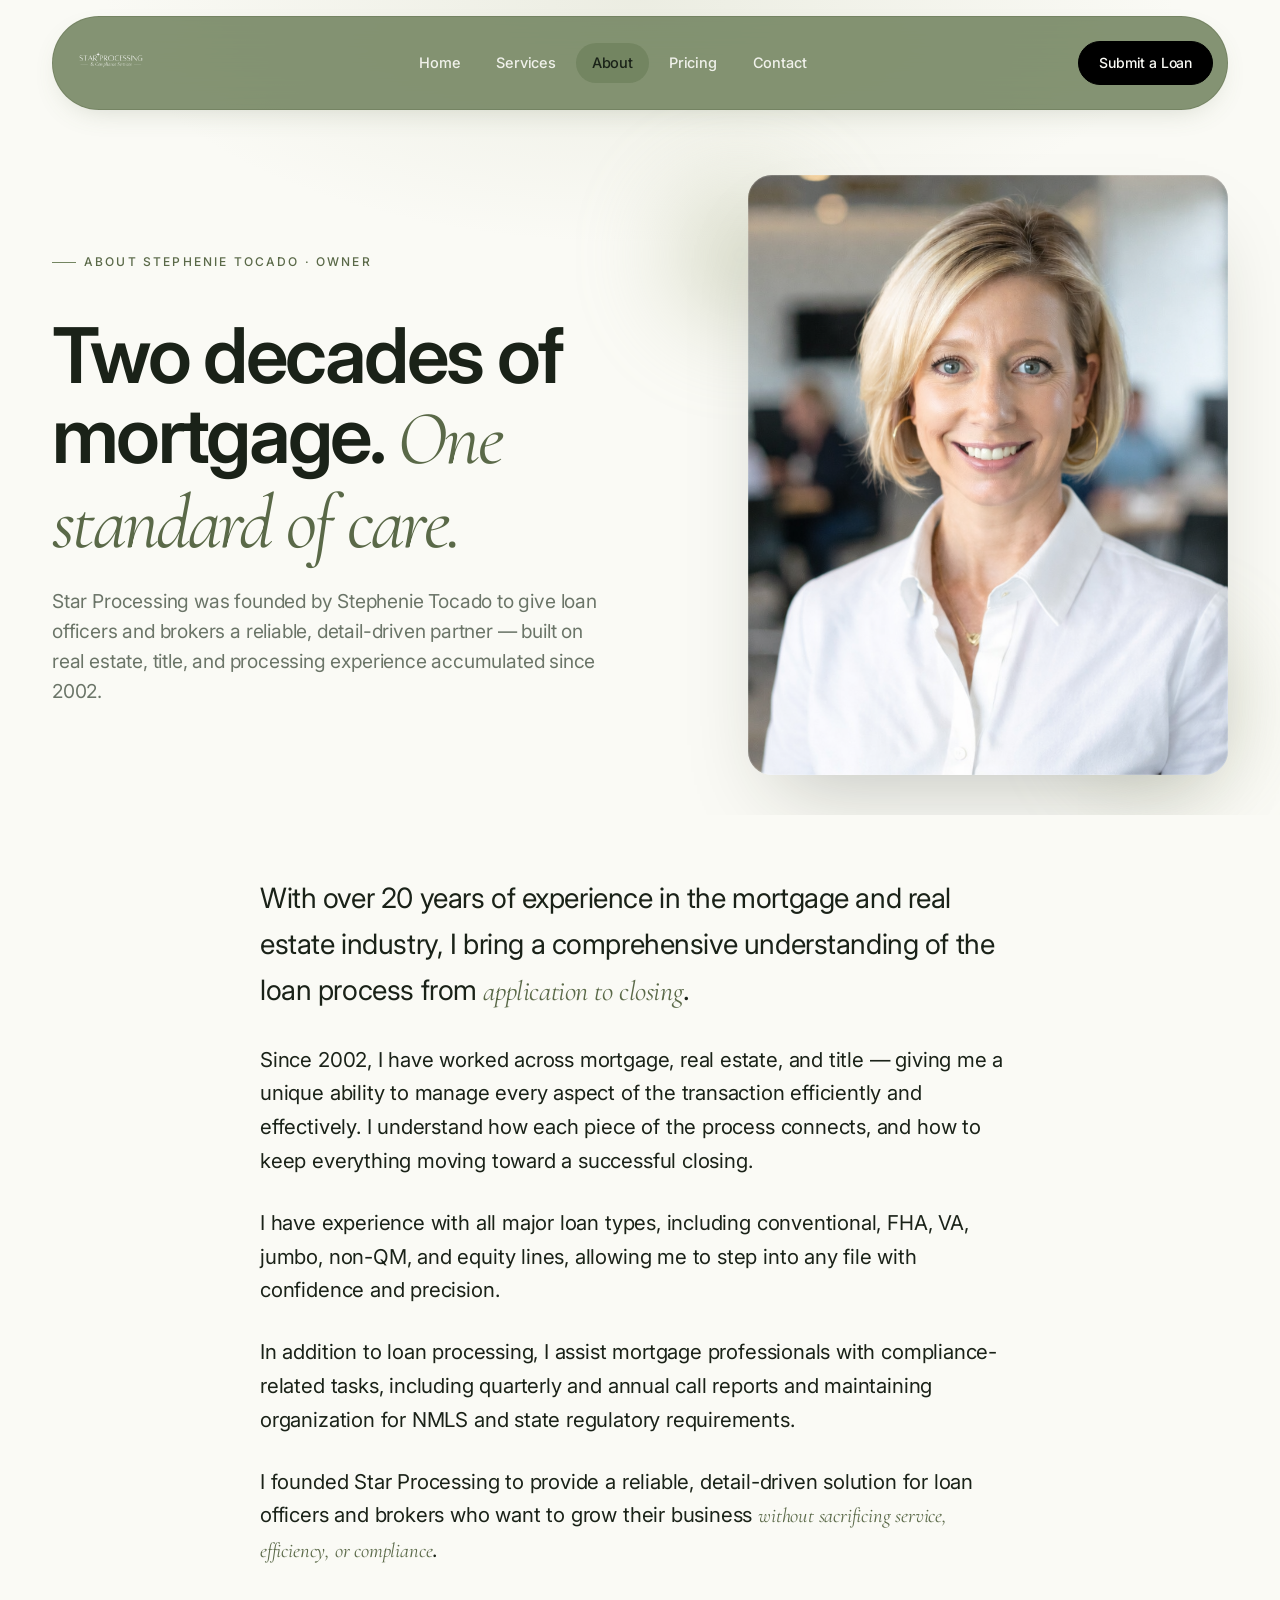
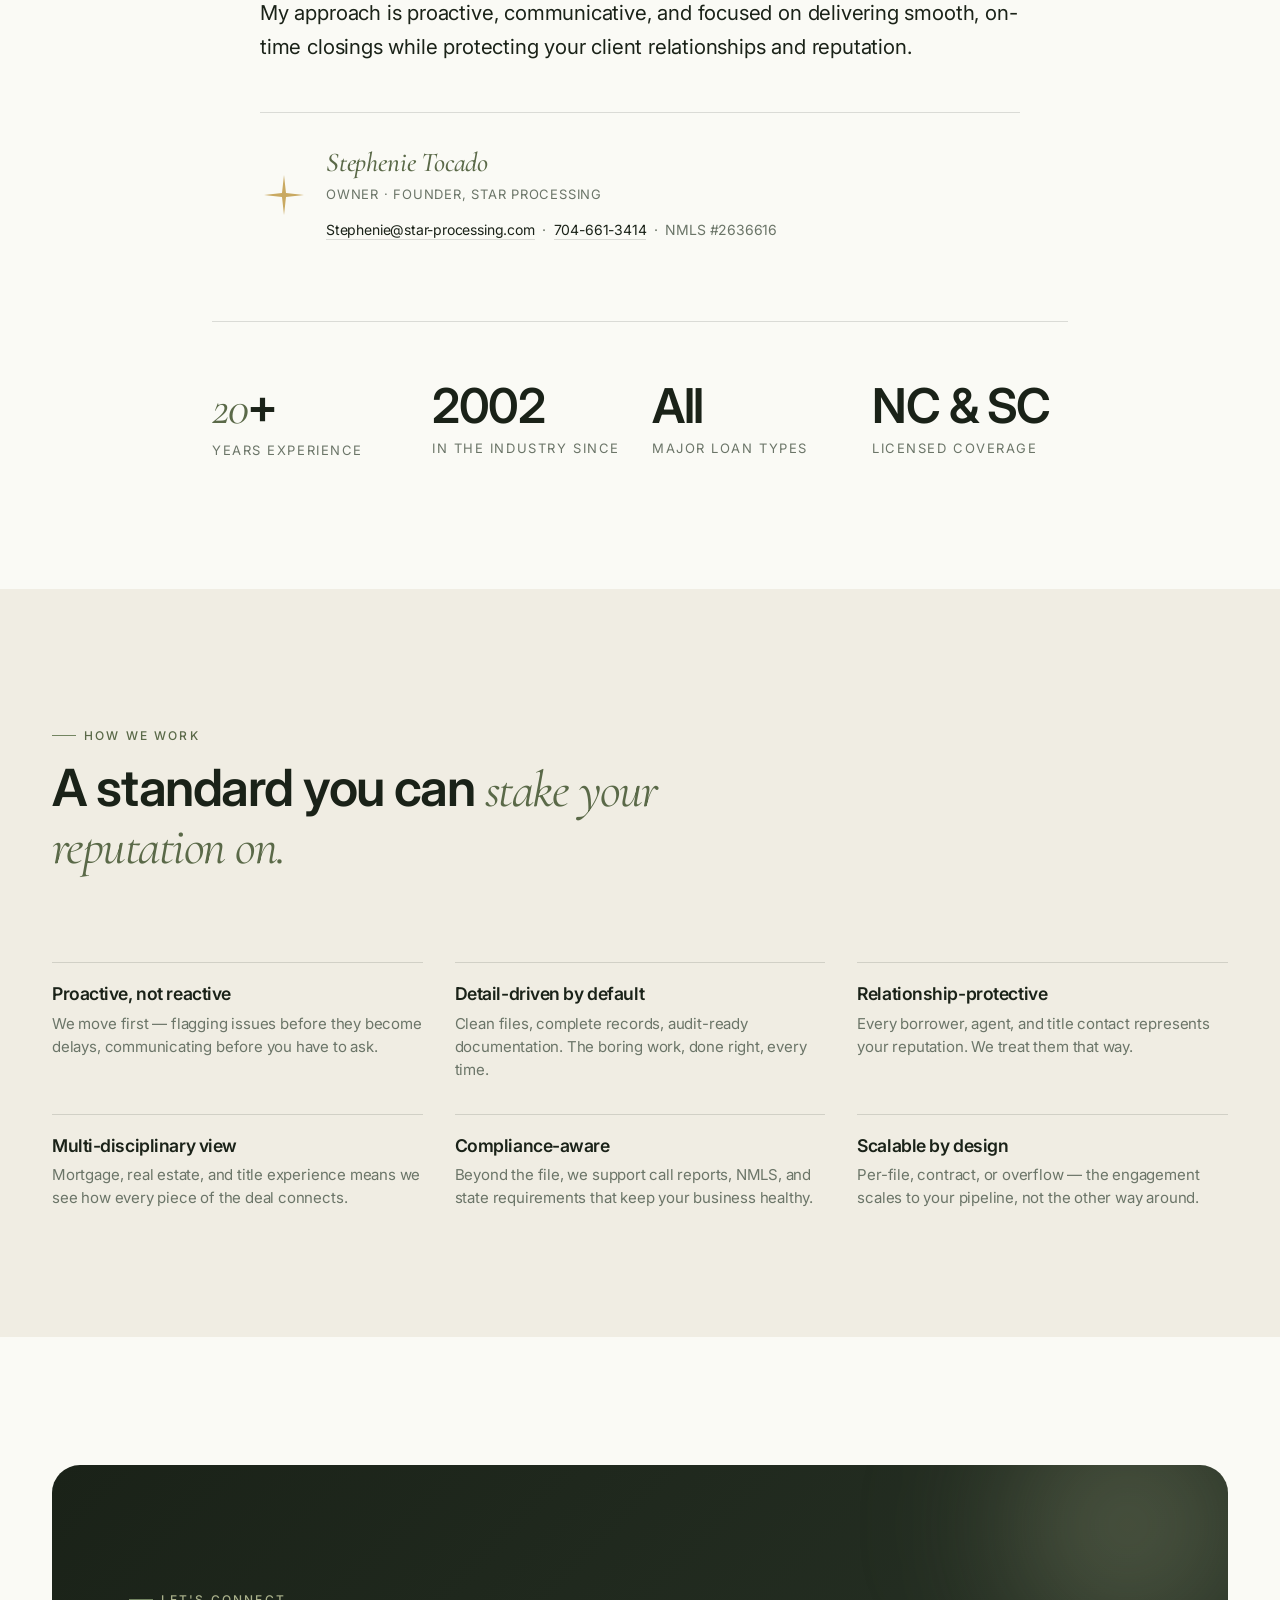
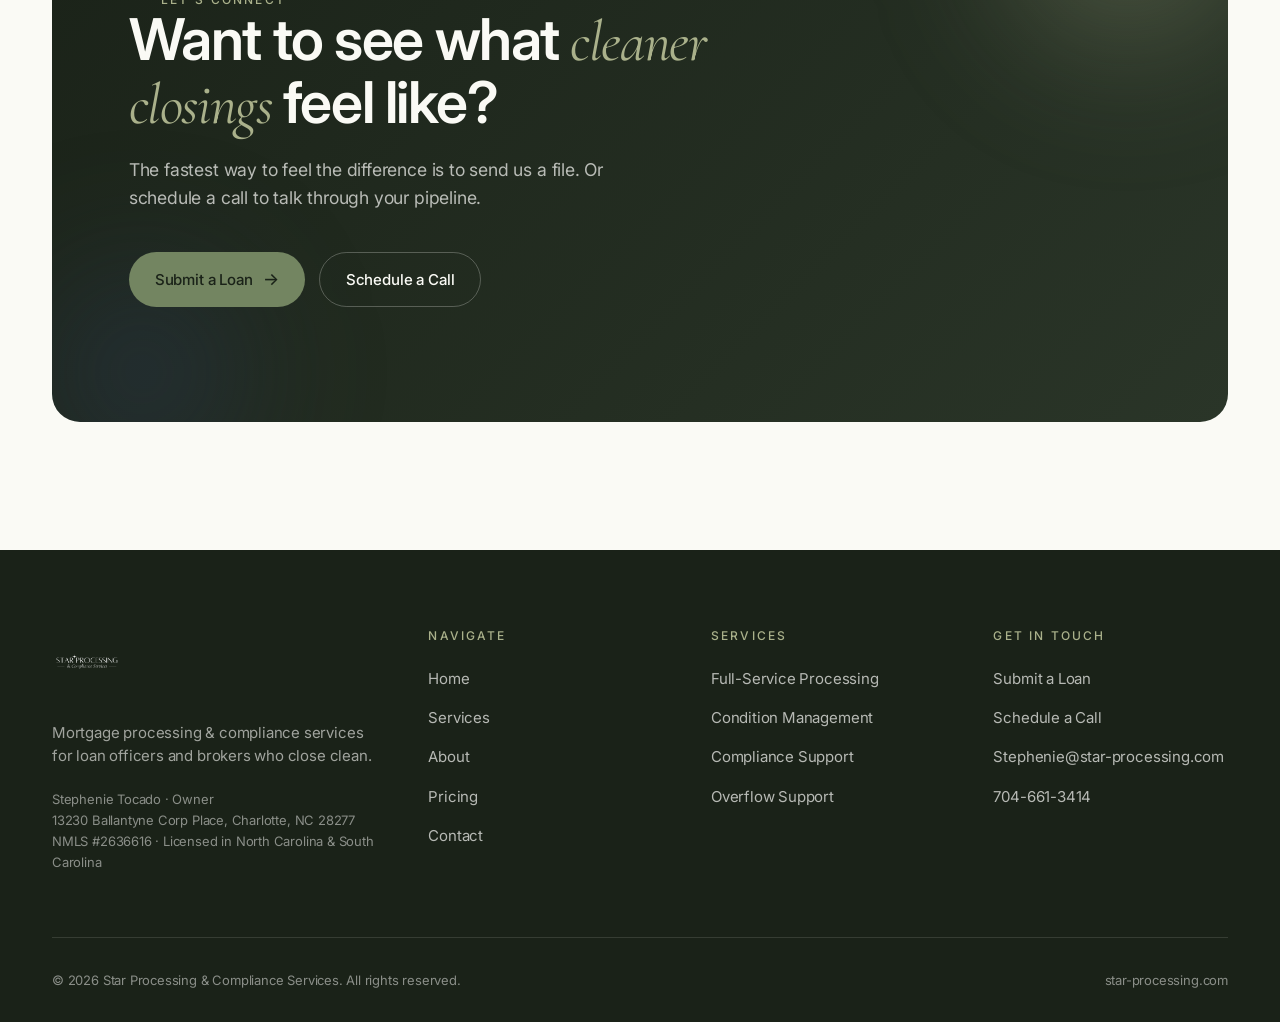
==== about.html @ 193eadba "Initial commit: Star Processing website" ====
<!DOCTYPE html>
<html lang="en">
<head>
  <meta charset="UTF-8" />
  <meta name="viewport" content="width=device-width, initial-scale=1.0" />
  <title>About — Star Processing</title>
  <meta name="description" content="Over 20 years of experience in mortgage, real estate, and title — built into every file we process." />
  <link rel="preconnect" href="https://fonts.googleapis.com">
  <link rel="preconnect" href="https://fonts.gstatic.com" crossorigin>
  <link href="https://fonts.googleapis.com/css2?family=Cormorant+Garamond:ital,wght@0,400;0,500;1,400;1,500&family=Inter:wght@300;400;450;500;600;700&display=swap" rel="stylesheet">
  <link rel="icon" type="image/png" href="2.png" />
  <link rel="stylesheet" href="styles.css" />
  <style>
    .about-hero-grid {
      display: grid;
      grid-template-columns: 1fr 1fr;
      gap: 80px;
      align-items: center;
    }
    @media (max-width: 880px) {
      .about-hero-grid { grid-template-columns: 1fr; gap: 48px; }
    }
    .portrait-frame {
      position: relative;
      border-radius: 24px;
      overflow: hidden;
      aspect-ratio: 4/5;
      max-width: 480px;
      margin-left: auto;
      box-shadow: 0 40px 80px -30px rgba(26, 34, 24, 0.25);
    }
    @media (max-width: 880px) {
      .portrait-frame { margin: 0 auto; }
    }
    .portrait-frame img {
      width: 100%;
      height: 100%;
      object-fit: cover;
    }
    .portrait-frame::after {
      content: "";
      position: absolute;
      inset: 0;
      border-radius: 24px;
      box-shadow: inset 0 0 0 1px rgba(255,255,255,0.15);
      pointer-events: none;
    }
    .portrait-decor {
      position: absolute;
      width: 220px; height: 220px;
      border-radius: 50%;
      background: radial-gradient(circle, var(--gold-warm) 0%, transparent 70%);
      filter: blur(40px);
      opacity: 0.5;
      z-index: -1;
      animation: float 20s var(--ease) infinite;
    }
    .portrait-decor.one { top: -30px; left: -50px; }
    .portrait-decor.two { bottom: -40px; right: -40px; background: radial-gradient(circle, var(--sage-soft) 0%, transparent 70%); animation-duration: 24s; animation-delay: -6s; }

    .about-stats {
      display: grid;
      grid-template-columns: repeat(4, 1fr);
      gap: 24px;
      margin-top: 80px;
      padding-top: 60px;
      border-top: 1px solid var(--line-strong);
    }
    @media (max-width: 760px) {
      .about-stats { grid-template-columns: 1fr 1fr; gap: 32px 16px; }
    }
    .stat-num {
      font-size: clamp(2rem, 4vw, 3rem);
      font-weight: 600;
      letter-spacing: -0.03em;
      line-height: 1;
    }
    .stat-num .accent {
      font-family: var(--font-serif);
      font-style: italic;
      font-weight: 400;
      color: var(--gold-deep);
    }
    .stat-label {
      margin-top: 8px;
      font-size: 13px;
      letter-spacing: 0.12em;
      text-transform: uppercase;
      color: var(--muted);
    }
  </style>
</head>
<body>

  <!-- ============ NAV ============ -->
  <nav class="nav" id="nav">
    <div class="container">
      <div class="nav-inner">
        <a href="index.html" class="brand" aria-label="Star Processing">
          <img src="1.png" alt="Star Processing & Compliance Services" class="brand-logo" />
        </a>
        <ul class="nav-links">
          <li><a href="index.html">Home</a></li>
          <li><a href="services.html">Services</a></li>
          <li><a href="about.html" class="active">About</a></li>
          <li><a href="pricing.html">Pricing</a></li>
          <li><a href="contact.html">Contact</a></li>
        </ul>
        <a href="contact.html#submit-loan" class="nav-cta">Submit a Loan</a>
        <button class="nav-toggle" id="navToggle" aria-label="Open menu">
          <svg fill="none" stroke="currentColor" viewBox="0 0 24 24"><path stroke-linecap="round" stroke-width="2" d="M4 6h16M4 12h16M4 18h16"/></svg>
        </button>
      </div>
    </div>
  </nav>

  <div class="mobile-menu" id="mobileMenu">
    <a href="index.html">Home</a>
    <a href="services.html">Services</a>
    <a href="about.html">About</a>
    <a href="pricing.html">Pricing</a>
    <a href="contact.html">Contact</a>
    <div class="mobile-ctas">
      <a href="contact.html#submit-loan" class="btn btn-primary">Submit a Loan</a>
      <a href="contact.html" class="btn btn-secondary">Schedule a Call</a>
    </div>
  </div>

  <!-- ============ ABOUT HERO ============ -->
  <header class="page-hero" style="padding-bottom: 40px;">
    <div class="page-hero-bg"></div>
    <div class="container">
      <div class="about-hero-grid">
        <div>
          <span class="eyebrow reveal">About Stephenie Tocado · Owner</span>
          <h1 class="reveal delay-1">Two decades of mortgage. <span class="serif-accent">One standard of care.</span></h1>
          <p class="lede reveal delay-2" style="margin-top: 24px;">
            Star Processing was founded by Stephenie Tocado to give loan officers and brokers a reliable, detail-driven partner — built on real estate, title, and processing experience accumulated since 2002.
          </p>
        </div>

        <div class="reveal delay-2" style="position: relative;">
          <div class="portrait-decor one"></div>
          <div class="portrait-decor two"></div>
          <div class="portrait-frame">
            <img src="Professional portrait with a warm smile.png" alt="Founder of Star Processing" />
          </div>
        </div>
      </div>
    </div>
  </header>

  <!-- ============ NARRATIVE ============ -->
  <section style="padding-top: 60px;">
    <div class="container-tight">
      <div class="about-narrative reveal" style="margin: 0 auto;">
        <p>
          With over 20 years of experience in the mortgage and real estate industry, I bring a comprehensive understanding of the loan process from <span class="accent">application to closing</span>.
        </p>
        <p>
          Since 2002, I have worked across mortgage, real estate, and title — giving me a unique ability to manage every aspect of the transaction efficiently and effectively. I understand how each piece of the process connects, and how to keep everything moving toward a successful closing.
        </p>
        <p>
          I have experience with all major loan types, including conventional, FHA, VA, jumbo, non-QM, and equity lines, allowing me to step into any file with confidence and precision.
        </p>
        <p>
          In addition to loan processing, I assist mortgage professionals with compliance-related tasks, including quarterly and annual call reports and maintaining organization for NMLS and state regulatory requirements.
        </p>
        <p>
          I founded Star Processing to provide a reliable, detail-driven solution for loan officers and brokers who want to grow their business <span class="accent">without sacrificing service, efficiency, or compliance</span>.
        </p>
        <p>
          My approach is proactive, communicative, and focused on delivering smooth, on-time closings while protecting your client relationships and reputation.
        </p>

        <div style="margin-top: 48px; padding-top: 36px; border-top: 1px solid var(--line-strong); display: flex; align-items: center; gap: 18px;">
          <svg width="48" height="48" viewBox="0 0 24 24" fill="none" stroke="#A8884A" stroke-width="1.2"><path d="M12 2 L13 11 L22 12 L13 13 L12 22 L11 13 L2 12 L11 11 Z" fill="#C9A961" stroke="none"/></svg>
          <div>
            <div style="font-family: var(--font-serif); font-style: italic; font-size: 1.7rem; color: var(--gold-deep); font-weight: 500; line-height: 1;">Stephenie Tocado</div>
            <div style="font-size: 13px; color: var(--muted); letter-spacing: 0.06em; text-transform: uppercase; margin-top: 8px;">Owner · Founder, Star Processing</div>
            <div style="font-size: 14px; color: var(--muted); margin-top: 14px;">
              <a href="mailto:Stephenie@star-processing.com" style="color: var(--ink); border-bottom: 1px solid var(--line-strong); padding-bottom: 1px;">Stephenie@star-processing.com</a>
              &nbsp;·&nbsp;
              <a href="tel:+17046613414" style="color: var(--ink); border-bottom: 1px solid var(--line-strong); padding-bottom: 1px;">704-661-3414</a>
              &nbsp;·&nbsp;
              NMLS #2636616
            </div>
          </div>
        </div>
      </div>

      <div class="about-stats reveal">
        <div>
          <div class="stat-num"><span class="accent">20</span>+</div>
          <div class="stat-label">Years experience</div>
        </div>
        <div>
          <div class="stat-num">2002</div>
          <div class="stat-label">In the industry since</div>
        </div>
        <div>
          <div class="stat-num">All</div>
          <div class="stat-label">Major loan types</div>
        </div>
        <div>
          <div class="stat-num">NC &amp; SC</div>
          <div class="stat-label">Licensed coverage</div>
        </div>
      </div>
    </div>
  </section>

  <!-- ============ VALUES ============ -->
  <section class="section-warm">
    <div class="container">
      <div class="section-head reveal">
        <span class="eyebrow">How we work</span>
        <h2 class="section-title">A standard you can <span class="serif-accent">stake your reputation on.</span></h2>
      </div>

      <div class="values-row">
        <div class="value-item reveal">
          <h4>Proactive, not reactive</h4>
          <p>We move first — flagging issues before they become delays, communicating before you have to ask.</p>
        </div>
        <div class="value-item reveal delay-1">
          <h4>Detail-driven by default</h4>
          <p>Clean files, complete records, audit-ready documentation. The boring work, done right, every time.</p>
        </div>
        <div class="value-item reveal delay-2">
          <h4>Relationship-protective</h4>
          <p>Every borrower, agent, and title contact represents your reputation. We treat them that way.</p>
        </div>
        <div class="value-item reveal">
          <h4>Multi-disciplinary view</h4>
          <p>Mortgage, real estate, and title experience means we see how every piece of the deal connects.</p>
        </div>
        <div class="value-item reveal delay-1">
          <h4>Compliance-aware</h4>
          <p>Beyond the file, we support call reports, NMLS, and state requirements that keep your business healthy.</p>
        </div>
        <div class="value-item reveal delay-2">
          <h4>Scalable by design</h4>
          <p>Per-file, contract, or overflow — the engagement scales to your pipeline, not the other way around.</p>
        </div>
      </div>
    </div>
  </section>

  <!-- ============ CTA ============ -->
  <section>
    <div class="container">
      <div class="cta-block reveal">
        <span class="eyebrow" style="color: var(--gold-warm);">Let's connect</span>
        <h2>Want to see what <span class="accent">cleaner closings</span> feel like?</h2>
        <p>The fastest way to feel the difference is to send us a file. Or schedule a call to talk through your pipeline.</p>
        <div class="btn-row">
          <a href="contact.html#submit-loan" class="btn btn-gold btn-arrow">Submit a Loan</a>
          <a href="contact.html" class="btn btn-secondary">Schedule a Call</a>
        </div>
      </div>
    </div>
  </section>

  <!-- ============ FOOTER ============ -->
  <footer class="footer">
    <div class="container">
      <div class="footer-top">
        <div>
          <a href="index.html" class="brand" aria-label="Star Processing">
            <img src="1.png" alt="Star Processing & Compliance Services" class="brand-logo" />
          </a>
          <p class="footer-tagline">Mortgage processing &amp; compliance services for loan officers and brokers who close clean.</p>
          <p class="footer-disclaimer">
            Stephenie Tocado · Owner<br/>
            13230 Ballantyne Corp Place, Charlotte, NC 28277<br/>
            NMLS #2636616 · Licensed in North Carolina &amp; South Carolina
          </p>
        </div>
        <div>
          <h4>Navigate</h4>
          <ul>
            <li><a href="index.html">Home</a></li>
            <li><a href="services.html">Services</a></li>
            <li><a href="about.html">About</a></li>
            <li><a href="pricing.html">Pricing</a></li>
            <li><a href="contact.html">Contact</a></li>
          </ul>
        </div>
        <div>
          <h4>Services</h4>
          <ul>
            <li><a href="services.html">Full-Service Processing</a></li>
            <li><a href="services.html">Condition Management</a></li>
            <li><a href="services.html">Compliance Support</a></li>
            <li><a href="services.html">Overflow Support</a></li>
          </ul>
        </div>
        <div>
          <h4>Get In Touch</h4>
          <ul>
            <li><a href="contact.html#submit-loan">Submit a Loan</a></li>
            <li><a href="contact.html">Schedule a Call</a></li>
            <li><a href="mailto:Stephenie@star-processing.com">Stephenie@star-processing.com</a></li>
            <li><a href="tel:+17046613414">704-661-3414</a></li>
          </ul>
        </div>
      </div>
      <div class="footer-bottom">
        <span>© <span id="year"></span> Star Processing &amp; Compliance Services. All rights reserved.</span>
        <span>star-processing.com</span>
      </div>
    </div>
  </footer>

  <script src="script.js"></script>
</body>
</html>
---- styles.css ----
/* =========================================================
   STAR PROCESSING — Design System
   ========================================================= */

:root {
  /* Palette — built around the sage + gold logo */
  --ink: #1A2218;
  --ink-soft: #2A3528;
  --paper: #FAFAF5;
  --paper-warm: #F0EDE3;
  --line: rgba(26, 34, 24, 0.08);
  --line-strong: rgba(26, 34, 24, 0.14);
  --muted: #6B7568;
  --muted-soft: #9CA399;
  --sage: #738561;
  --sage-deep: #5A6948;
  --sage-soft: #AAB18B;
  --sage-muted: #6A7B58;
  /* Brand accents — primary sage, kept-gold for tiny star sparkles */
  --gold: #738561;          /* mapped to sage for primary accent */
  --gold-warm: #AAB18B;     /* light sage */
  --gold-deep: #5A6948;     /* deep sage for serif italic accents */
  --star-gold: #C9A961;     /* reserved for the literal gold star in the logo */
  --accent-blue: #2B3A5C;

  /* Type */
  --font-sans: -apple-system, BlinkMacSystemFont, "SF Pro Display", "Inter", "Segoe UI", Roboto, system-ui, sans-serif;
  --font-serif: "Cormorant Garamond", "Iowan Old Style", "Apple Garamond", "Baskerville", "Times New Roman", serif;

  /* Spacing scale */
  --space-1: 0.5rem;
  --space-2: 1rem;
  --space-3: 1.5rem;
  --space-4: 2rem;
  --space-5: 3rem;
  --space-6: 4rem;
  --space-7: 6rem;
  --space-8: 8rem;

  /* Motion */
  --ease: cubic-bezier(0.22, 1, 0.36, 1);
  --ease-soft: cubic-bezier(0.4, 0, 0.2, 1);

  /* Radius */
  --r-sm: 6px;
  --r-md: 12px;
  --r-lg: 20px;
  --r-xl: 28px;
  --r-pill: 999px;
}

* { box-sizing: border-box; margin: 0; padding: 0; }

html {
  scroll-behavior: smooth;
  -webkit-font-smoothing: antialiased;
  -moz-osx-font-smoothing: grayscale;
  text-rendering: optimizeLegibility;
}

body {
  font-family: var(--font-sans);
  font-weight: 400;
  font-size: 17px;
  line-height: 1.6;
  color: var(--ink);
  background: var(--paper);
  overflow-x: hidden;
  letter-spacing: -0.011em;
}

img, svg { display: block; max-width: 100%; }

a {
  color: inherit;
  text-decoration: none;
  transition: opacity 0.3s var(--ease);
}

button {
  font: inherit;
  cursor: pointer;
  border: none;
  background: none;
  color: inherit;
}

/* =========================================================
   Layout
   ========================================================= */
.container {
  width: 100%;
  max-width: 1240px;
  margin: 0 auto;
  padding: 0 32px;
}

.container-tight {
  max-width: 920px;
  margin: 0 auto;
  padding: 0 32px;
}

@media (max-width: 640px) {
  .container, .container-tight { padding: 0 22px; }
}

/* =========================================================
   Typography
   ========================================================= */
.eyebrow {
  display: inline-flex;
  align-items: center;
  gap: 8px;
  font-size: 12px;
  font-weight: 500;
  letter-spacing: 0.18em;
  text-transform: uppercase;
  color: var(--gold-deep);
}

.eyebrow::before {
  content: "";
  display: inline-block;
  width: 24px;
  height: 1px;
  background: var(--gold);
}

h1, h2, h3, h4 {
  font-weight: 600;
  letter-spacing: -0.025em;
  line-height: 1.05;
  color: var(--ink);
}

.display {
  font-size: clamp(2.4rem, 5vw, 4.2rem);
  font-weight: 600;
  line-height: 1.05;
  letter-spacing: -0.035em;
}

.display .accent {
  font-family: var(--font-serif);
  font-style: italic;
  font-weight: 400;
  letter-spacing: -0.02em;
  color: var(--gold-deep);
}

h2.section-title {
  font-size: clamp(2rem, 4vw, 3.4rem);
  font-weight: 600;
  letter-spacing: -0.03em;
  line-height: 1.05;
}

h3 {
  font-size: clamp(1.3rem, 2vw, 1.65rem);
  font-weight: 600;
}

.lede {
  font-size: clamp(1.05rem, 1.4vw, 1.25rem);
  line-height: 1.55;
  color: var(--muted);
  max-width: 60ch;
}

.serif-accent {
  font-family: var(--font-serif);
  font-style: italic;
  font-weight: 400;
  color: var(--gold-deep);
}

/* =========================================================
   Buttons
   ========================================================= */
.btn {
  display: inline-flex;
  align-items: center;
  justify-content: center;
  gap: 10px;
  padding: 14px 26px;
  border-radius: var(--r-pill);
  font-size: 15px;
  font-weight: 500;
  letter-spacing: -0.01em;
  transition: all 0.35s var(--ease);
  white-space: nowrap;
  position: relative;
  overflow: hidden;
}

.btn-primary {
  background: var(--ink);
  color: var(--paper);
}

.btn-primary:hover {
  background: var(--ink-soft);
  transform: translateY(-1px);
  box-shadow: 0 12px 30px -10px rgba(10, 14, 26, 0.45);
}

.btn-secondary {
  background: transparent;
  color: var(--ink);
  border: 1px solid var(--line-strong);
}

.btn-secondary:hover {
  background: var(--ink);
  color: var(--paper);
  border-color: var(--ink);
}

.btn-gold {
  background: var(--gold);
  color: var(--ink);
}

.btn-gold:hover {
  background: var(--gold-warm);
  transform: translateY(-1px);
  box-shadow: 0 12px 30px -10px rgba(115, 133, 97, 0.55);
}

.btn-call {
  background: var(--gold);
  color: var(--ink);
  display: inline-flex;
  align-items: center;
  gap: 10px;
  padding: 14px 26px;
  border-radius: var(--r-pill);
  font-size: 15px;
  font-weight: 500;
  letter-spacing: -0.01em;
  transition: all 0.35s var(--ease);
  position: relative;
}

.btn-call::before {
  content: "";
  position: absolute;
  top: 50%;
  left: 28px;
  width: 8px;
  height: 8px;
  border-radius: 50%;
  background: #4ADE80;
  transform: translateY(-50%);
  box-shadow: 0 0 0 4px rgba(74, 222, 128, 0.25);
  animation: callPulse 1.8s ease-in-out infinite;
  display: none; /* hidden by default; enabled in active variant if needed */
}

.btn-call svg { stroke-width: 1.8; }

.btn-call:hover {
  background: var(--ink);
  color: var(--paper);
  transform: translateY(-1px);
  box-shadow: 0 12px 30px -10px rgba(26, 34, 24, 0.4);
}

@keyframes callPulse {
  0%, 100% { box-shadow: 0 0 0 4px rgba(74, 222, 128, 0.25); }
  50% { box-shadow: 0 0 0 8px rgba(74, 222, 128, 0); }
}

.btn-arrow::after {
  content: "→";
  font-size: 17px;
  transition: transform 0.35s var(--ease);
}

.btn-arrow:hover::after {
  transform: translateX(4px);
}

/* =========================================================
   Navigation
   ========================================================= */
.nav {
  position: fixed;
  top: 0;
  left: 0;
  right: 0;
  z-index: 100;
  padding: 16px 0;
  transition: padding 0.4s var(--ease);
}

.nav.scrolled {
  padding: 8px 0;
}

.nav-inner {
  display: flex;
  align-items: center;
  justify-content: space-between;
  background: rgba(115, 133, 97, 0.88);
  backdrop-filter: saturate(180%) blur(20px);
  -webkit-backdrop-filter: saturate(180%) blur(20px);
  border: 1px solid rgba(90, 105, 72, 0.35);
  border-radius: var(--r-pill);
  padding: 10px 14px 10px 22px;
  box-shadow: 0 10px 30px -14px rgba(90, 105, 72, 0.3);
  transition: padding 0.4s var(--ease), background 0.4s var(--ease), box-shadow 0.4s var(--ease);
}

.nav.scrolled .nav-inner {
  background: rgba(115, 133, 97, 0.96);
  box-shadow: 0 12px 40px -14px rgba(90, 105, 72, 0.4);
  padding: 7px 11px 7px 18px;
}

.brand {
  display: inline-flex;
  align-items: center;
  gap: 10px;
  font-weight: 600;
  font-size: 17px;
  letter-spacing: -0.02em;
}

.brand-logo {
  display: block;
  height: 56px;
  width: auto;
  object-fit: contain;
}

/* Nav-specific — invert logo to white so it reads on sage green nav */
.nav .brand-logo {
  height: 72px;
  filter: brightness(0) invert(1) opacity(0.96);
  transition: height 0.4s var(--ease);
}

.nav.scrolled .brand-logo {
  height: 44px;
}

@media (max-width: 560px) {
  .brand-logo { height: 44px; }
  .nav .brand-logo { height: 56px; }
  .nav.scrolled .brand-logo { height: 38px; }
}

.brand-mark {
  width: 26px;
  height: 26px;
  display: inline-flex;
  align-items: center;
  justify-content: center;
  position: relative;
}

.brand-mark svg {
  width: 100%;
  height: 100%;
  animation: spinSlow 24s linear infinite;
}

@keyframes spinSlow {
  to { transform: rotate(360deg); }
}

.nav-links {
  display: flex;
  align-items: center;
  gap: 4px;
  list-style: none;
}

.nav-links a {
  display: inline-block;
  padding: 8px 16px;
  font-size: 14.5px;
  font-weight: 500;
  color: rgba(250, 250, 245, 0.92);
  border-radius: var(--r-pill);
  transition: background 0.3s var(--ease), color 0.3s var(--ease);
}

.nav-links a:hover {
  background: rgba(250, 250, 245, 0.14);
  color: var(--paper);
}

.nav-links a.active {
  color: var(--ink);
  background: var(--gold);
}

.nav-cta {
  display: inline-flex;
  align-items: center;
  gap: 8px;
  padding: 10px 20px;
  background: #000;
  color: var(--paper);
  border-radius: var(--r-pill);
  font-size: 14px;
  font-weight: 500;
  transition: all 0.3s var(--ease);
  border: 1px solid #000;
}

.nav-cta:hover {
  background: var(--gold);
  color: var(--ink);
  border-color: var(--gold);
  transform: translateY(-1px);
  box-shadow: 0 8px 20px -6px rgba(90, 105, 72, 0.4);
}

.nav-toggle {
  display: none;
  width: 38px;
  height: 38px;
  align-items: center;
  justify-content: center;
  border-radius: 50%;
  background: #000;
  color: var(--paper);
}

.nav-toggle svg { width: 18px; height: 18px; }

@media (max-width: 880px) {
  .nav-links, .nav-cta { display: none; }
  .nav-toggle { display: inline-flex; }
}

/* Mobile menu */
.mobile-menu {
  position: fixed;
  inset: 0;
  z-index: 99;
  background: var(--paper);
  padding: 110px 28px 32px;
  transform: translateY(-100%);
  transition: transform 0.5s var(--ease);
  display: flex;
  flex-direction: column;
  overflow-y: auto;
  -webkit-overflow-scrolling: touch;
}

.mobile-menu.open { transform: translateY(0); }

.mobile-menu a {
  display: block;
  font-size: clamp(1.6rem, 6vw, 2.4rem);
  font-weight: 500;
  letter-spacing: -0.02em;
  padding: 14px 0;
  border-bottom: 1px solid var(--line);
}

.mobile-menu a:last-of-type { border-bottom: none; }

.mobile-menu .mobile-ctas {
  margin-top: auto;
  display: flex;
  flex-direction: column;
  gap: 12px;
}

/* =========================================================
   Hero (Home)
   ========================================================= */
.hero {
  position: relative;
  display: flex;
  align-items: center;
  padding: 175px 0 80px;
  overflow: hidden;
}

.hero-bg {
  position: absolute;
  inset: 0;
  z-index: -1;
  pointer-events: none;
}

.hero-bg::before {
  content: "";
  position: absolute;
  inset: 0;
  background:
    radial-gradient(ellipse 90% 60% at 80% 0%, rgba(170, 177, 139, 0.18) 0%, transparent 50%),
    radial-gradient(ellipse 70% 50% at 0% 80%, rgba(43, 58, 92, 0.10) 0%, transparent 50%),
    var(--paper);
  animation: heroPulse 14s ease-in-out infinite alternate;
}

@keyframes heroPulse {
  0% { transform: scale(1) translate(0, 0); }
  100% { transform: scale(1.08) translate(-20px, 10px); }
}

.hero-orbs {
  position: absolute;
  inset: 0;
  overflow: hidden;
}

.orb {
  position: absolute;
  border-radius: 50%;
  filter: blur(60px);
  opacity: 0.55;
  mix-blend-mode: multiply;
  animation: float 18s var(--ease) infinite;
}

.orb-1 {
  width: 480px; height: 480px;
  background: radial-gradient(circle, var(--gold-warm) 0%, transparent 70%);
  top: -120px; right: -80px;
  animation-duration: 22s;
}

.orb-2 {
  width: 380px; height: 380px;
  background: radial-gradient(circle, #b8c5dd 0%, transparent 70%);
  bottom: -120px; left: -100px;
  animation-duration: 26s;
  animation-delay: -5s;
}

.orb-3 {
  width: 260px; height: 260px;
  background: radial-gradient(circle, var(--gold) 0%, transparent 70%);
  top: 50%; left: 35%;
  opacity: 0.3;
  animation-duration: 20s;
  animation-delay: -10s;
}

@keyframes float {
  0%, 100% { transform: translate(0, 0) scale(1); }
  33% { transform: translate(30px, -40px) scale(1.05); }
  66% { transform: translate(-20px, 30px) scale(0.95); }
}

.hero-grid {
  position: absolute;
  inset: 0;
  background-image:
    linear-gradient(var(--line) 1px, transparent 1px),
    linear-gradient(90deg, var(--line) 1px, transparent 1px);
  background-size: 64px 64px;
  mask-image: radial-gradient(ellipse 70% 60% at 50% 50%, #000 30%, transparent 90%);
  -webkit-mask-image: radial-gradient(ellipse 70% 60% at 50% 50%, #000 30%, transparent 90%);
  opacity: 0.6;
  pointer-events: none;
}

.hero-content {
  display: grid;
  grid-template-columns: 1fr 1fr;
  gap: clamp(40px, 6vw, 80px);
  align-items: center;
  max-width: 1240px;
}

@media (max-width: 960px) {
  .hero-content {
    grid-template-columns: 1fr;
    gap: 40px;
  }
}

.hero-text {
  max-width: 720px;
}

.hero-visual {
  position: relative;
  display: flex;
  flex-direction: column;
  align-items: center;
  justify-content: flex-start;
  padding-top: 12px;
}

.hero-logo {
  display: block;
  width: 100%;
  max-width: 520px;
  height: auto;
  position: relative;
  z-index: 1;
  animation: heroLogoFloat 8s ease-in-out infinite;
}

.hero-visual .hero-meta {
  margin-top: 56px;
  width: 100%;
  display: grid;
  grid-template-columns: 1fr 1fr 1fr;
  gap: 24px;
  align-items: start;
  padding-top: 32px;
  border-top: 1px solid var(--line);
}

.hero-visual .hero-stat-num {
  font-size: clamp(1.3rem, 1.6vw, 1.55rem);
  line-height: 1.15;
}

.hero-visual .hero-stat-label {
  font-size: 11px;
  letter-spacing: 0.1em;
}

@media (max-width: 960px) {
  .hero-visual .hero-meta {
    grid-template-columns: 1fr 1fr 1fr;
    gap: 20px;
    margin-top: 40px;
  }
}

@media (max-width: 560px) {
  .hero-visual .hero-meta {
    grid-template-columns: 1fr;
    gap: 24px;
  }
}

@keyframes heroLogoFloat {
  0%, 100% { transform: translateY(0); }
  50% { transform: translateY(-10px); }
}

.hero-visual::before {
  content: "";
  position: absolute;
  width: 110%;
  height: 110%;
  border-radius: 50%;
  background: radial-gradient(circle, rgba(170, 177, 139, 0.22) 0%, transparent 65%);
  filter: blur(40px);
  animation: float 18s var(--ease) infinite;
  z-index: 0;
}

@media (max-width: 960px) {
  .hero-logo { max-width: 420px; margin: 0 auto; }
}

@media (max-width: 640px) {
  .hero-logo { max-width: 320px; }
}

.hero h1 {
  margin-top: 48px;
}

.hero .lede {
  margin-top: 28px;
  font-size: clamp(1.1rem, 1.6vw, 1.4rem);
}

.hero-cta {
  margin-top: 44px;
  display: inline-flex;
  flex-direction: column;
  align-items: stretch;
  gap: 14px;
}

.hero-cta-row {
  display: flex;
  flex-wrap: wrap;
  gap: 14px;
}

.hero-cta .btn-call {
  align-self: center;
}

.hero-meta {
  margin-top: 80px;
  display: flex;
  flex-wrap: wrap;
  gap: 48px;
  align-items: flex-end;
}

.hero-stat {
  display: flex;
  flex-direction: column;
  gap: 4px;
}

.hero-stat-num {
  font-size: clamp(2rem, 3.6vw, 2.8rem);
  font-weight: 600;
  letter-spacing: -0.03em;
  line-height: 1;
}

.hero-stat-num .accent {
  font-family: var(--font-serif);
  font-style: italic;
  font-weight: 400;
  color: var(--gold-deep);
}

.hero-stat-label {
  font-size: 13px;
  color: var(--muted);
  text-transform: uppercase;
  letter-spacing: 0.12em;
}

/* Scroll indicator */
.scroll-indicator {
  position: absolute;
  bottom: 16px;
  left: 50%;
  transform: translateX(-50%);
  font-size: 11px;
  letter-spacing: 0.2em;
  text-transform: uppercase;
  color: var(--muted);
  display: flex;
  flex-direction: column;
  align-items: center;
  gap: 6px;
  animation: bobble 2.5s ease-in-out infinite;
}

.scroll-indicator-line {
  width: 1px;
  height: 24px;
  background: linear-gradient(to bottom, var(--muted), transparent);
}

@keyframes bobble {
  0%, 100% { transform: translateX(-50%) translateY(0); }
  50% { transform: translateX(-50%) translateY(6px); }
}

/* =========================================================
   Section base
   ========================================================= */
section {
  padding: clamp(72px, 10vw, 130px) 0;
  position: relative;
}

.section-head {
  max-width: 720px;
  margin-bottom: clamp(48px, 7vw, 88px);
}

.section-head h2 { margin-top: 16px; }

.section-head p {
  margin-top: 20px;
  color: var(--muted);
  font-size: clamp(1.05rem, 1.3vw, 1.2rem);
  line-height: 1.6;
}

.section-dark {
  background: var(--ink);
  color: var(--paper);
}

.section-dark h1, .section-dark h2, .section-dark h3 { color: var(--paper); }
.section-dark .lede,
.section-dark .section-head p { color: rgba(250, 250, 247, 0.65); }
.section-dark .eyebrow { color: var(--gold-warm); }
.section-dark .eyebrow::before { background: var(--gold-warm); }

.section-warm { background: var(--paper-warm); }

/* =========================================================
   Intro / Quick statement
   ========================================================= */
.intro-block {
  font-size: clamp(1.5rem, 3vw, 2.4rem);
  line-height: 1.25;
  letter-spacing: -0.025em;
  font-weight: 400;
  color: var(--ink);
  max-width: 28ch;
}

.intro-block .accent {
  font-family: var(--font-serif);
  font-style: italic;
  color: var(--gold-deep);
}

.intro-grid {
  display: grid;
  grid-template-columns: 1fr 1.4fr;
  gap: 80px;
  align-items: center;
}

@media (max-width: 880px) {
  .intro-grid { grid-template-columns: 1fr; gap: 32px; }
}

/* =========================================================
   Founder section (homepage)
   ========================================================= */
.founder-section {
  position: relative;
  overflow: hidden;
}

.founder-grid {
  display: grid;
  grid-template-columns: 0.85fr 1fr;
  gap: clamp(48px, 7vw, 100px);
  align-items: center;
}

@media (max-width: 880px) {
  .founder-grid {
    grid-template-columns: 1fr;
    gap: 56px;
  }
}

.founder-portrait {
  position: relative;
  aspect-ratio: 4/5;
  max-width: 480px;
  margin-right: auto;
}

@media (max-width: 880px) {
  .founder-portrait {
    margin: 0 auto;
    max-width: 380px;
  }
}

.founder-portrait-frame {
  position: relative;
  width: 100%;
  height: 100%;
  border-radius: 24px;
  overflow: hidden;
  z-index: 1;
  box-shadow: 0 40px 80px -30px rgba(26, 34, 24, 0.28);
}

.founder-portrait-frame img {
  width: 100%;
  height: 100%;
  object-fit: cover;
}

.founder-portrait-frame::after {
  content: "";
  position: absolute;
  inset: 0;
  border-radius: 24px;
  box-shadow: inset 0 0 0 1px rgba(255, 255, 255, 0.18);
  pointer-events: none;
}

.founder-decor {
  position: absolute;
  border-radius: 50%;
  filter: blur(48px);
  opacity: 0.5;
  z-index: 0;
  animation: float 22s var(--ease) infinite;
}

.founder-decor.one {
  top: -40px;
  left: -50px;
  width: 240px;
  height: 240px;
  background: radial-gradient(circle, var(--gold-warm) 0%, transparent 70%);
}

.founder-decor.two {
  bottom: -50px;
  right: -50px;
  width: 220px;
  height: 220px;
  background: radial-gradient(circle, var(--sage-soft) 0%, transparent 70%);
  animation-delay: -7s;
  animation-duration: 26s;
}

.founder-tag {
  position: absolute;
  bottom: 20px;
  left: 20px;
  z-index: 2;
  background: rgba(250, 250, 245, 0.92);
  backdrop-filter: blur(12px);
  -webkit-backdrop-filter: blur(12px);
  border: 1px solid rgba(255, 255, 255, 0.4);
  border-radius: var(--r-pill);
  padding: 10px 18px;
  font-size: 13px;
  font-weight: 500;
  letter-spacing: 0.02em;
  color: var(--ink);
  display: inline-flex;
  align-items: center;
  gap: 8px;
}

.founder-tag-dot {
  width: 7px;
  height: 7px;
  border-radius: 50%;
  background: var(--gold);
  box-shadow: 0 0 0 4px rgba(115, 133, 97, 0.2);
}

.founder-content h2 {
  margin-top: 18px;
  font-size: clamp(2rem, 3.6vw, 3rem);
  letter-spacing: -0.025em;
}

.founder-content p {
  margin-top: 22px;
  font-size: 1.05rem;
  line-height: 1.7;
  color: var(--muted);
  max-width: 52ch;
}

.founder-signature {
  margin-top: 36px;
  padding-top: 28px;
  border-top: 1px solid var(--line-strong);
  display: flex;
  align-items: center;
  gap: 16px;
}

.founder-signature-name {
  font-family: var(--font-serif);
  font-style: italic;
  font-size: 1.6rem;
  color: var(--gold-deep);
  font-weight: 500;
  line-height: 1;
}

.founder-signature-role {
  font-size: 13px;
  color: var(--muted);
  letter-spacing: 0.06em;
  text-transform: uppercase;
  margin-top: 6px;
}

.founder-cta {
  margin-top: 32px;
  display: flex;
  flex-wrap: wrap;
  gap: 12px;
}

/* Compact checklist inside the founder section */
.founder-why {
  margin-top: 32px;
  padding-top: 28px;
  border-top: 1px solid var(--line-strong);
}

.founder-why-label {
  font-size: 12px;
  font-weight: 500;
  letter-spacing: 0.18em;
  text-transform: uppercase;
  color: var(--gold-deep);
  display: inline-flex;
  align-items: center;
  gap: 8px;
  margin-bottom: 18px;
}

.founder-why-label::before {
  content: "";
  display: inline-block;
  width: 18px;
  height: 1px;
  background: var(--gold);
}

.founder-why-list {
  list-style: none;
  display: grid;
  grid-template-columns: 1fr 1fr;
  gap: 12px 28px;
}

@media (max-width: 560px) {
  .founder-why-list { grid-template-columns: 1fr; }
}

.founder-why-list li {
  display: flex;
  align-items: center;
  gap: 12px;
  font-size: 14.5px;
  font-weight: 450;
  color: var(--ink);
  line-height: 1.4;
}

.founder-why-list .check {
  width: 22px;
  height: 22px;
  flex-shrink: 0;
  border-radius: 50%;
  background: var(--gold);
  color: var(--ink);
  display: inline-flex;
  align-items: center;
  justify-content: center;
}

.founder-why-list .check svg { width: 11px; height: 11px; }

/* Brand-mark feature band */
.brand-band {
  padding: clamp(60px, 9vw, 100px) 0;
  text-align: center;
  background: var(--paper);
  border-top: 1px solid var(--line);
  border-bottom: 1px solid var(--line);
  position: relative;
  overflow: hidden;
}

.brand-band::before,
.brand-band::after {
  content: "";
  position: absolute;
  width: 360px;
  height: 360px;
  border-radius: 50%;
  filter: blur(80px);
  opacity: 0.45;
  pointer-events: none;
}

.brand-band::before {
  top: -150px;
  left: -100px;
  background: radial-gradient(circle, var(--sage-soft) 0%, transparent 70%);
}

.brand-band::after {
  bottom: -150px;
  right: -100px;
  background: radial-gradient(circle, var(--gold-warm) 0%, transparent 70%);
}

.brand-band-logo {
  position: relative;
  display: inline-block;
  max-width: 540px;
  width: 80%;
}

.brand-band-logo img {
  width: 100%;
  height: auto;
  display: block;
}

.brand-band-line {
  position: relative;
  margin-top: 24px;
  font-size: 14px;
  color: var(--muted);
  letter-spacing: 0.18em;
  text-transform: uppercase;
}

/* =========================================================
   Services Grid
   ========================================================= */
.services-grid {
  display: grid;
  grid-template-columns: repeat(3, 1fr);
  gap: 1px;
  background: var(--line);
  border: 1px solid var(--line);
  border-radius: var(--r-lg);
  overflow: hidden;
}

@media (max-width: 880px) {
  .services-grid { grid-template-columns: repeat(2, 1fr); }
}
@media (max-width: 560px) {
  .services-grid { grid-template-columns: 1fr; }
}

.service-card {
  background: var(--paper);
  padding: 40px 32px;
  display: flex;
  flex-direction: column;
  gap: 14px;
  transition: background 0.4s var(--ease);
  position: relative;
  min-height: 220px;
}

.service-card:hover { background: var(--paper-warm); }

.service-icon {
  width: 44px;
  height: 44px;
  display: flex;
  align-items: center;
  justify-content: center;
  border-radius: 12px;
  background: rgba(115, 133, 97, 0.12);
  color: var(--gold-deep);
  margin-bottom: 8px;
}

.service-icon svg { width: 22px; height: 22px; stroke-width: 1.6; }

.service-card h3 {
  font-size: 1.2rem;
  font-weight: 600;
  letter-spacing: -0.02em;
}

.service-card p {
  color: var(--muted);
  font-size: 15px;
  line-height: 1.55;
}

/* =========================================================
   How It Works (numbered steps)
   ========================================================= */
.steps {
  display: grid;
  grid-template-columns: repeat(3, 1fr);
  gap: 60px;
}

@media (max-width: 880px) {
  .steps { grid-template-columns: 1fr; gap: 40px; }
}

.step {
  position: relative;
  padding-top: 32px;
  border-top: 1px solid var(--line-strong);
}

.section-dark .step { border-top-color: rgba(250, 250, 247, 0.18); }

.step-num {
  position: absolute;
  top: -24px;
  left: 0;
  font-family: var(--font-serif);
  font-style: italic;
  font-size: 3.2rem;
  font-weight: 400;
  color: var(--gold);
  line-height: 1;
}

.step h3 {
  font-size: 1.4rem;
  margin-bottom: 12px;
}

.step p {
  color: var(--muted);
  font-size: 16px;
  line-height: 1.6;
}

.section-dark .step p { color: rgba(250, 250, 247, 0.65); }

/* =========================================================
   Why Choose Us
   ========================================================= */
.why-grid {
  display: grid;
  grid-template-columns: repeat(2, 1fr);
  gap: 60px;
  align-items: start;
}

@media (max-width: 880px) {
  .why-grid { grid-template-columns: 1fr; gap: 40px; }
}

.why-list {
  list-style: none;
  display: flex;
  flex-direction: column;
}

.why-list li {
  padding: 22px 0;
  border-bottom: 1px solid var(--line-strong);
  display: flex;
  align-items: center;
  gap: 18px;
  font-size: 17px;
  font-weight: 450;
  transition: padding 0.3s var(--ease);
}

.section-dark .why-list li { border-bottom-color: rgba(250, 250, 247, 0.15); }

.why-list li:hover { padding-left: 8px; }

.why-list li:last-child { border-bottom: none; }

.why-list .check {
  width: 28px;
  height: 28px;
  flex-shrink: 0;
  border-radius: 50%;
  background: var(--gold);
  color: var(--ink);
  display: inline-flex;
  align-items: center;
  justify-content: center;
}

.why-list .check svg { width: 14px; height: 14px; }

/* =========================================================
   CTA Section
   ========================================================= */
.cta-block {
  background: linear-gradient(135deg, var(--ink) 0%, #2A3528 100%);
  border-radius: var(--r-xl);
  padding: clamp(60px, 9vw, 120px) clamp(40px, 6vw, 100px);
  position: relative;
  overflow: hidden;
  color: var(--paper);
}

.cta-block::before,
.cta-block::after {
  content: "";
  position: absolute;
  border-radius: 50%;
  filter: blur(60px);
  pointer-events: none;
}

.cta-block::before {
  width: 360px; height: 360px;
  background: radial-gradient(circle, rgba(170, 177, 139, 0.4), transparent 70%);
  top: -120px; right: -80px;
  animation: float 24s var(--ease) infinite;
}

.cta-block::after {
  width: 300px; height: 300px;
  background: radial-gradient(circle, rgba(43, 58, 92, 0.5), transparent 70%);
  bottom: -100px; left: -60px;
  animation: float 28s var(--ease) infinite reverse;
}

.cta-block h2 {
  color: var(--paper);
  font-size: clamp(2rem, 4.5vw, 3.6rem);
  max-width: 18ch;
  position: relative;
  z-index: 1;
}

.cta-block .accent {
  font-family: var(--font-serif);
  font-style: italic;
  font-weight: 400;
  color: var(--gold-warm);
}

.cta-block p {
  margin-top: 20px;
  color: rgba(250, 250, 247, 0.7);
  font-size: 1.1rem;
  max-width: 50ch;
  position: relative;
  z-index: 1;
}

.cta-block .btn-row {
  margin-top: 40px;
  display: flex;
  flex-wrap: wrap;
  gap: 14px;
  position: relative;
  z-index: 1;
}

.cta-block .btn-secondary {
  border-color: rgba(250, 250, 247, 0.25);
  color: var(--paper);
}

.cta-block .btn-secondary:hover {
  background: var(--paper);
  color: var(--ink);
}

/* =========================================================
   Footer
   ========================================================= */
.footer {
  background: var(--ink);
  color: var(--paper);
  padding: 80px 0 32px;
}

.footer-top {
  display: grid;
  grid-template-columns: 1.4fr 1fr 1fr 1fr;
  gap: 48px;
  padding-bottom: 64px;
  border-bottom: 1px solid rgba(250, 250, 247, 0.12);
}

@media (max-width: 880px) {
  .footer-top { grid-template-columns: 1fr 1fr; }
}

@media (max-width: 560px) {
  .footer-top { grid-template-columns: 1fr; gap: 36px; }
}

.footer h4 {
  font-size: 12px;
  font-weight: 500;
  letter-spacing: 0.18em;
  text-transform: uppercase;
  color: var(--gold-warm);
  margin-bottom: 22px;
}

.footer ul {
  list-style: none;
  display: flex;
  flex-direction: column;
  gap: 12px;
}

.footer a {
  color: rgba(250, 250, 247, 0.7);
  font-size: 15px;
  transition: color 0.3s var(--ease);
}

.footer a:hover { color: var(--gold-warm); }

.footer .brand-mark svg { width: 32px; height: 32px; }
.footer .brand { font-size: 19px; color: var(--paper); margin-bottom: 22px; }

.footer .brand-logo {
  height: 70px;
  /* Invert the dark green logo so it reads on the dark footer */
  filter: brightness(0) invert(1) opacity(0.92);
}

.footer-tagline {
  color: rgba(250, 250, 247, 0.6);
  font-size: 15px;
  line-height: 1.5;
  max-width: 36ch;
  margin-bottom: 22px;
}

.footer-bottom {
  display: flex;
  flex-wrap: wrap;
  justify-content: space-between;
  gap: 16px;
  padding-top: 32px;
  font-size: 13px;
  color: rgba(250, 250, 247, 0.5);
}

.footer-disclaimer {
  font-size: 13px;
  color: rgba(250, 250, 247, 0.5);
  max-width: 60ch;
  margin-top: 8px;
}

/* =========================================================
   Pricing
   ========================================================= */
.pricing-grid {
  display: grid;
  grid-template-columns: repeat(2, 1fr);
  gap: 24px;
}

@media (max-width: 760px) {
  .pricing-grid { grid-template-columns: 1fr; }
}

.price-card {
  background: var(--paper);
  border: 1px solid var(--line);
  border-radius: var(--r-xl);
  padding: 48px 40px;
  position: relative;
  transition: all 0.4s var(--ease);
  display: flex;
  flex-direction: column;
}

.price-card:hover {
  transform: translateY(-4px);
  box-shadow: 0 30px 60px -25px rgba(10, 14, 26, 0.18);
  border-color: var(--gold);
}

.price-card.featured {
  background: var(--ink);
  color: var(--paper);
  border-color: var(--ink);
}

.price-card.featured h3,
.price-card.featured .price { color: var(--paper); }
.price-card.featured .price-desc { color: rgba(250, 250, 247, 0.65); }
.price-card.featured ul li { color: rgba(250, 250, 247, 0.85); }
.price-card.featured ul li::before { color: var(--gold-warm); }

.price-card h3 {
  font-size: 1.5rem;
  margin-bottom: 8px;
}

.price-desc {
  color: var(--muted);
  font-size: 15px;
  margin-bottom: 32px;
}

.price {
  font-size: clamp(2.6rem, 4.5vw, 3.6rem);
  font-weight: 600;
  letter-spacing: -0.03em;
  line-height: 1;
}

.price .price-suffix {
  font-size: 16px;
  font-weight: 400;
  color: var(--muted);
  letter-spacing: 0;
}

.price-card.featured .price-suffix { color: rgba(250, 250, 247, 0.55); }

.price-card ul {
  list-style: none;
  margin-top: 32px;
  flex-grow: 1;
  display: flex;
  flex-direction: column;
  gap: 14px;
}

.price-card ul li {
  position: relative;
  padding-left: 26px;
  font-size: 15px;
  line-height: 1.5;
  color: var(--ink);
}

.price-card ul li::before {
  content: "✓";
  position: absolute;
  left: 0;
  top: 0;
  color: var(--gold-deep);
  font-weight: 600;
}

.price-card .btn { margin-top: 36px; }

/* =========================================================
   About
   ========================================================= */
.about-narrative {
  max-width: 760px;
}

.about-narrative p {
  font-size: clamp(1.1rem, 1.6vw, 1.35rem);
  line-height: 1.65;
  color: var(--ink);
  margin-bottom: 28px;
}

.about-narrative p:first-of-type {
  font-size: clamp(1.35rem, 2.3vw, 1.75rem);
  font-weight: 400;
  letter-spacing: -0.015em;
  color: var(--ink);
}

.about-narrative .accent {
  font-family: var(--font-serif);
  font-style: italic;
  color: var(--gold-deep);
}

.values-row {
  display: grid;
  grid-template-columns: repeat(3, 1fr);
  gap: 32px;
  margin-top: 60px;
}

@media (max-width: 760px) {
  .values-row { grid-template-columns: 1fr; }
}

.value-item {
  border-top: 1px solid var(--line-strong);
  padding-top: 22px;
}

.value-item h4 {
  font-size: 1.1rem;
  font-weight: 600;
  margin-bottom: 8px;
}

.value-item p {
  color: var(--muted);
  font-size: 15px;
  line-height: 1.55;
}

/* =========================================================
   Contact
   ========================================================= */
.contact-grid {
  display: grid;
  grid-template-columns: 1fr 1.2fr;
  gap: 80px;
  align-items: start;
}

@media (max-width: 880px) {
  .contact-grid { grid-template-columns: 1fr; gap: 48px; }
}

.contact-info p {
  color: var(--muted);
  font-size: 1.1rem;
  line-height: 1.6;
  margin-bottom: 28px;
}

.contact-detail {
  display: flex;
  align-items: center;
  gap: 14px;
  padding: 18px 0;
  border-top: 1px solid var(--line-strong);
}

.contact-detail:last-child { border-bottom: 1px solid var(--line-strong); }

.contact-detail-icon {
  width: 38px; height: 38px;
  border-radius: 50%;
  background: var(--paper-warm);
  color: var(--gold-deep);
  display: inline-flex;
  align-items: center;
  justify-content: center;
}

.contact-detail-icon svg { width: 17px; height: 17px; stroke-width: 1.7; }

.contact-detail-text {
  display: flex;
  flex-direction: column;
}

.contact-detail-text small {
  font-size: 12px;
  letter-spacing: 0.12em;
  text-transform: uppercase;
  color: var(--muted);
}

.contact-detail-text strong {
  font-size: 16px;
  font-weight: 500;
}

/* Form */
.form-wrap {
  background: var(--paper);
  border: 1px solid var(--line);
  border-radius: var(--r-xl);
  padding: 48px;
}

@media (max-width: 560px) {
  .form-wrap { padding: 28px; }
}

.form-row {
  display: grid;
  grid-template-columns: 1fr 1fr;
  gap: 20px;
}

@media (max-width: 560px) {
  .form-row { grid-template-columns: 1fr; }
}

.field {
  margin-bottom: 22px;
}

.field label {
  display: block;
  font-size: 13px;
  font-weight: 500;
  margin-bottom: 8px;
  letter-spacing: 0.02em;
  color: var(--ink);
}

.field input,
.field textarea {
  width: 100%;
  padding: 14px 16px;
  font: inherit;
  font-size: 16px;
  background: var(--paper-warm);
  border: 1px solid transparent;
  border-radius: var(--r-md);
  color: var(--ink);
  transition: all 0.3s var(--ease);
}

.field input:focus,
.field textarea:focus {
  outline: none;
  border-color: var(--gold);
  background: var(--paper);
  box-shadow: 0 0 0 4px rgba(115, 133, 97, 0.15);
}

.field textarea {
  min-height: 140px;
  resize: vertical;
  font-family: inherit;
}

.form-success {
  background: rgba(115, 133, 97, 0.12);
  border: 1px solid var(--gold);
  border-radius: var(--r-md);
  padding: 14px 18px;
  font-size: 15px;
  color: var(--gold-deep);
  display: none;
  margin-bottom: 20px;
}

.form-success.show { display: block; }

/* =========================================================
   Page Hero (interior pages)
   ========================================================= */
.page-hero {
  padding: 175px 0 80px;
  position: relative;
  overflow: hidden;
}

.page-hero-bg {
  position: absolute;
  inset: 0;
  z-index: -1;
  background: radial-gradient(ellipse 70% 50% at 50% 0%, rgba(170, 177, 139, 0.18) 0%, transparent 60%);
}

.page-hero h1 {
  margin-top: 44px;
  font-size: clamp(2.6rem, 6vw, 4.8rem);
  letter-spacing: -0.035em;
}

.page-hero .lede {
  margin-top: 22px;
  font-size: clamp(1.1rem, 1.5vw, 1.35rem);
}

/* =========================================================
   Marquee (loan types)
   ========================================================= */
.marquee {
  display: flex;
  overflow: hidden;
  gap: 0;
  padding: 32px 0;
  border-top: 1px solid var(--line-strong);
  border-bottom: 1px solid var(--line-strong);
  background: var(--paper-warm);
  mask-image: linear-gradient(90deg, transparent, #000 10%, #000 90%, transparent);
  -webkit-mask-image: linear-gradient(90deg, transparent, #000 10%, #000 90%, transparent);
}

.marquee-track {
  display: flex;
  gap: 60px;
  animation: marquee 35s linear infinite;
  white-space: nowrap;
}

.marquee-item {
  font-size: clamp(1.4rem, 2.4vw, 2rem);
  font-weight: 500;
  letter-spacing: -0.02em;
  color: var(--ink);
  display: inline-flex;
  align-items: center;
  gap: 60px;
}

.marquee-item .dot {
  width: 8px; height: 8px;
  border-radius: 50%;
  background: var(--gold);
}

@keyframes marquee {
  to { transform: translateX(-50%); }
}

/* =========================================================
   Reveal animations
   ========================================================= */
.reveal {
  opacity: 0;
  transform: translateY(24px);
  transition: opacity 1s var(--ease), transform 1s var(--ease);
}

.reveal.in {
  opacity: 1;
  transform: translateY(0);
}

.reveal.delay-1 { transition-delay: 0.1s; }
.reveal.delay-2 { transition-delay: 0.2s; }
.reveal.delay-3 { transition-delay: 0.3s; }
.reveal.delay-4 { transition-delay: 0.4s; }
.reveal.delay-5 { transition-delay: 0.5s; }

@media (prefers-reduced-motion: reduce) {
  *, *::before, *::after {
    animation-duration: 0.01ms !important;
    animation-iteration-count: 1 !important;
    transition-duration: 0.01ms !important;
  }
  .reveal { opacity: 1; transform: none; }
}

/* =========================================================
   Detail pages — services (card layout)
   ========================================================= */
.service-blocks {
  display: grid;
  grid-template-columns: repeat(2, 1fr);
  gap: 24px;
}

@media (max-width: 880px) {
  .service-blocks { grid-template-columns: 1fr; gap: 18px; }
}

.service-block {
  background: var(--paper);
  border: 1px solid var(--line);
  border-radius: var(--r-xl);
  padding: 44px 40px;
  position: relative;
  overflow: hidden;
  display: flex;
  flex-direction: column;
  transition: transform 0.45s var(--ease), box-shadow 0.45s var(--ease), border-color 0.45s var(--ease);
}

.service-block::before {
  content: "";
  position: absolute;
  inset: -1px;
  border-radius: inherit;
  background: linear-gradient(135deg, transparent 0%, transparent 60%, rgba(115, 133, 97, 0.0) 100%);
  pointer-events: none;
  transition: background 0.45s var(--ease);
}

.service-block:hover {
  transform: translateY(-3px);
  box-shadow: 0 30px 60px -28px rgba(26, 34, 24, 0.22);
  border-color: rgba(115, 133, 97, 0.5);
}

.service-block:hover::before {
  background: linear-gradient(135deg, transparent 0%, transparent 55%, rgba(115, 133, 97, 0.06) 100%);
}

.service-block.span-2 {
  grid-column: span 2;
}

@media (max-width: 880px) {
  .service-block.span-2 { grid-column: span 1; }
}

@media (max-width: 560px) {
  .service-block { padding: 32px 26px; }
}

.service-block-num {
  font-family: var(--font-serif);
  font-style: italic;
  font-size: 2.2rem;
  color: var(--gold-deep);
  font-weight: 400;
  line-height: 1;
  margin-bottom: 22px;
  display: inline-flex;
  align-items: baseline;
  gap: 12px;
}

.service-block-num::after {
  content: "";
  display: inline-block;
  width: 36px;
  height: 1px;
  background: var(--gold);
  transform: translateY(-8px);
}

.service-block h3 {
  font-size: clamp(1.35rem, 2vw, 1.7rem);
  margin-bottom: 14px;
  letter-spacing: -0.02em;
  font-weight: 600;
}

.service-block p {
  font-size: 1rem;
  line-height: 1.65;
  color: var(--muted);
  margin-bottom: 0;
}

.service-block ul {
  list-style: none;
  display: grid;
  grid-template-columns: 1fr 1fr;
  gap: 10px 32px;
  margin-top: 22px;
  padding-top: 22px;
  border-top: 1px solid var(--line);
}

@media (max-width: 560px) {
  .service-block ul { grid-template-columns: 1fr; }
}

.service-block ul li {
  position: relative;
  padding-left: 22px;
  font-size: 14.5px;
  color: var(--ink);
  font-weight: 450;
}

.service-block ul li::before {
  content: "";
  position: absolute;
  left: 0; top: 10px;
  width: 10px; height: 1px;
  background: var(--gold);
}

/* Inline CTA between service cards and next section */
.services-inline-cta {
  margin-top: 56px;
  padding: 36px 44px;
  border: 1px solid var(--line-strong);
  border-radius: var(--r-xl);
  display: flex;
  flex-wrap: wrap;
  gap: 28px;
  align-items: center;
  justify-content: space-between;
  background:
    radial-gradient(ellipse 60% 80% at 100% 50%, rgba(115, 133, 97, 0.08) 0%, transparent 70%),
    var(--paper);
  position: relative;
  overflow: hidden;
}

.services-inline-cta-text {
  flex: 1;
  min-width: 260px;
}

.services-inline-cta-text p {
  margin-top: 6px;
  color: var(--muted);
  font-size: 15.5px;
  line-height: 1.5;
}

.services-inline-cta-buttons {
  display: flex;
  flex-wrap: wrap;
  gap: 12px;
}

@media (max-width: 640px) {
  .services-inline-cta {
    padding: 28px 26px;
    flex-direction: column;
    align-items: flex-start;
  }
  .services-inline-cta-buttons { width: 100%; }
  .services-inline-cta-buttons .btn { flex: 1; }
}

/* Decorative star sparkle on each card */
.service-block-sparkle {
  position: absolute;
  top: 28px;
  right: 28px;
  width: 18px;
  height: 18px;
  opacity: 0.4;
  transition: opacity 0.4s var(--ease), transform 0.6s var(--ease);
}

.service-block:hover .service-block-sparkle {
  opacity: 1;
  transform: rotate(45deg);
}

.service-block-sparkle svg { width: 100%; height: 100%; }

/* Beyond / extras */
.beyond-grid {
  display: grid;
  grid-template-columns: repeat(3, 1fr);
  gap: 24px;
}

@media (max-width: 760px) {
  .beyond-grid { grid-template-columns: 1fr; }
}

.beyond-card {
  background: var(--paper);
  border: 1px solid var(--line);
  border-radius: var(--r-lg);
  padding: 36px 28px;
  transition: all 0.4s var(--ease);
}

.beyond-card:hover {
  transform: translateY(-3px);
  box-shadow: 0 24px 48px -20px rgba(10, 14, 26, 0.15);
  border-color: var(--gold);
}

.section-warm .beyond-card { background: var(--paper); }

.beyond-card h4 {
  font-size: 1.15rem;
  font-weight: 600;
  margin-bottom: 10px;
}

.beyond-card p {
  font-size: 15px;
  color: var(--muted);
  line-height: 1.55;
}

.beyond-card .check {
  width: 32px; height: 32px;
  border-radius: 8px;
  background: rgba(115, 133, 97, 0.15);
  color: var(--gold-deep);
  display: inline-flex;
  align-items: center;
  justify-content: center;
  margin-bottom: 18px;
}

/* =========================================================
   Utility
   ========================================================= */
.text-gold { color: var(--gold-deep); }
.text-muted { color: var(--muted); }
.text-center { text-align: center; }

.divider {
  height: 1px;
  background: var(--line-strong);
  margin: 0;
}

.section-dark .divider { background: rgba(250, 250, 247, 0.15); }

/* =========================================================
   FAQ — AI search optimized
   ========================================================= */
.faq-grid {
  display: grid;
  grid-template-columns: 1fr 1fr;
  gap: 0 60px;
  align-items: start;
  border-top: 1px solid var(--line-strong);
}

@media (max-width: 880px) {
  .faq-grid { grid-template-columns: 1fr; gap: 0; }
}

.faq-item {
  border-bottom: 1px solid var(--line-strong);
  padding: 0;
  margin: 0;
  list-style: none;
}

.faq-item summary {
  display: flex;
  align-items: flex-start;
  gap: 20px;
  padding: 26px 0;
  cursor: pointer;
  list-style: none;
  font-size: 1.05rem;
  font-weight: 500;
  color: var(--ink);
  letter-spacing: -0.01em;
  line-height: 1.4;
  transition: color 0.3s var(--ease);
}

.faq-item summary::-webkit-details-marker { display: none; }
.faq-item summary::marker { content: ""; }

.faq-item summary:hover { color: var(--gold-deep); }

.faq-icon {
  flex-shrink: 0;
  width: 26px;
  height: 26px;
  border-radius: 50%;
  border: 1px solid var(--line-strong);
  display: inline-flex;
  align-items: center;
  justify-content: center;
  margin-top: 2px;
  transition: all 0.35s var(--ease);
  position: relative;
}

.faq-icon::before,
.faq-icon::after {
  content: "";
  position: absolute;
  background: var(--ink);
  transition: transform 0.35s var(--ease), background 0.35s var(--ease);
}

.faq-icon::before {
  width: 10px;
  height: 1.5px;
}

.faq-icon::after {
  width: 1.5px;
  height: 10px;
}

.faq-item[open] .faq-icon {
  background: var(--gold);
  border-color: var(--gold);
}

.faq-item[open] .faq-icon::before { background: var(--ink); }
.faq-item[open] .faq-icon::after { transform: scaleY(0); }

.faq-question {
  flex: 1;
}

.faq-answer {
  padding: 0 0 26px 46px;
  color: var(--muted);
  font-size: 0.98rem;
  line-height: 1.7;
  max-width: 60ch;
}

.faq-answer p { margin-bottom: 12px; }
.faq-answer p:last-child { margin-bottom: 0; }

.faq-answer strong {
  color: var(--ink);
  font-weight: 500;
}

/* Collapsible state — hidden until toggled, but still in DOM for SEO/AI indexing */
.faq-item.faq-hidden { display: none; }

.faq-grid.expanded .faq-item.faq-hidden { display: block; }

.faq-toggle-wrap {
  margin-top: 36px;
  display: flex;
  justify-content: center;
}

.faq-toggle {
  display: inline-flex;
  align-items: center;
  gap: 10px;
  padding: 14px 28px;
  background: transparent;
  color: var(--ink);
  border: 1px solid var(--line-strong);
  border-radius: var(--r-pill);
  font-size: 14.5px;
  font-weight: 500;
  letter-spacing: -0.01em;
  cursor: pointer;
  transition: all 0.35s var(--ease);
}

.faq-toggle:hover {
  background: var(--ink);
  color: var(--paper);
  border-color: var(--ink);
}

.faq-toggle-arrow {
  transition: transform 0.35s var(--ease);
}

.faq-grid.expanded + .faq-toggle-wrap .faq-toggle-arrow,
.faq-toggle[aria-expanded="true"] .faq-toggle-arrow {
  transform: rotate(180deg);
}

.faq-cats {
  display: flex;
  flex-wrap: wrap;
  gap: 8px;
  margin-bottom: 32px;
}

.faq-cat {
  font-size: 12px;
  font-weight: 500;
  letter-spacing: 0.06em;
  text-transform: uppercase;
  color: var(--gold-deep);
  padding: 6px 14px;
  border: 1px solid rgba(115, 133, 97, 0.4);
  border-radius: var(--r-pill);
  background: rgba(115, 133, 97, 0.06);
}

@media (max-width: 640px) {
  .faq-item summary {
    font-size: 0.98rem;
    padding: 22px 0;
    gap: 14px;
  }
  .faq-answer {
    padding-left: 40px;
    padding-bottom: 22px;
    font-size: 0.95rem;
  }
  .faq-icon { width: 24px; height: 24px; }
}

/* =========================================================
   Mobile optimizations
   Comprehensive responsive polish for tablets & phones
   ========================================================= */

/* Tablets and below */
@media (max-width: 960px) {
  .hero {
    padding: 140px 0 60px;
    min-height: auto;
  }

  .hero-visual { padding-top: 0; }

  .hero-visual::before {
    width: 90%;
    height: 90%;
  }

  .hero-meta { gap: 28px; }
}

/* Large phones (landscape iPhones, small tablets) */
@media (max-width: 760px) {
  .hero {
    padding: 130px 0 56px;
  }

  .hero h1 { margin-top: 36px; }

  .display { font-size: clamp(2.4rem, 9vw, 3.6rem); }

  h2.section-title { font-size: clamp(1.85rem, 6vw, 2.4rem); }

  .lede { font-size: 1rem; line-height: 1.55; }

  .page-hero { padding: 130px 0 50px; }
  .page-hero h1 { margin-top: 32px; }

  /* Tighter section padding on small screens */
  section { padding: clamp(56px, 10vw, 80px) 0; }

  /* CTA block tighter */
  .cta-block {
    padding: 48px 28px;
    border-radius: var(--r-lg);
  }
  .cta-block h2 { font-size: clamp(1.7rem, 6vw, 2.4rem); }
  .cta-block .btn-row { flex-direction: column; }
  .cta-block .btn-row .btn { width: 100%; }

  /* Service inline CTA */
  .services-inline-cta { margin-top: 36px; }

  /* Footer tightened */
  .footer { padding: 56px 0 28px; }
  .footer-top { padding-bottom: 40px; gap: 36px; }
  .footer-bottom { font-size: 12px; }

  /* About narrative */
  .about-narrative p { font-size: 1rem; }
  .about-narrative p:first-of-type { font-size: 1.15rem; }

  /* Pricing card */
  .price-card { padding: 36px 28px; }
  .price-card ul li { font-size: 14px; }

  /* Steps */
  .step-num { font-size: 2.4rem; }
}

/* Standard phones (iPhone size) */
@media (max-width: 640px) {
  /* Container padding */
  .container,
  .container-tight { padding: 0 20px; }

  /* Hero — stack & full-width buttons for tap targets */
  .hero {
    padding: 120px 0 48px;
  }

  .hero h1 { margin-top: 28px; }

  .hero-content { gap: 32px; }

  .hero-cta { width: 100%; }
  .hero-cta-row {
    flex-direction: column;
    width: 100%;
  }
  .hero-cta-row .btn { width: 100%; justify-content: center; }
  .hero-cta .btn-call {
    width: 100%;
    justify-content: center;
  }

  .hero-visual .hero-meta {
    margin-top: 32px;
    padding-top: 24px;
  }

  /* Hide scroll indicator on small screens — saves space */
  .scroll-indicator { display: none; }

  /* Stats vertical on small phones */
  .hero-stat-num { font-size: 1.4rem !important; }

  /* Display headline tighter on phones */
  .display { font-size: clamp(2.1rem, 9vw, 3rem); line-height: 1.05; }

  /* Section title tighter */
  h2.section-title { font-size: clamp(1.7rem, 7vw, 2.1rem); }

  /* Page hero */
  .page-hero { padding: 120px 0 44px; }
  .page-hero h1 {
    margin-top: 28px;
    font-size: clamp(2.1rem, 8vw, 3rem);
  }

  /* Service blocks */
  .service-block { padding: 28px 22px; }
  .service-block-num { font-size: 1.8rem; margin-bottom: 16px; }
  .service-block h3 { font-size: 1.2rem; }

  /* Service card */
  .service-card { padding: 32px 24px; min-height: 0; }
  .service-card h3 { font-size: 1.1rem; }

  /* Founder section */
  .founder-portrait { max-width: 320px; }
  .founder-tag {
    bottom: 14px;
    left: 14px;
    padding: 8px 14px;
    font-size: 12px;
  }
  .founder-decor.one { width: 180px; height: 180px; }
  .founder-decor.two { width: 160px; height: 160px; }

  .founder-content h2 { font-size: 1.7rem; }
  .founder-content p { font-size: 0.98rem; line-height: 1.6; }

  .founder-why { padding-top: 22px; margin-top: 26px; }
  .founder-why-list li { font-size: 14px; }

  .founder-signature {
    margin-top: 28px;
    padding-top: 22px;
    gap: 12px;
  }
  .founder-signature svg { width: 38px; height: 38px; flex-shrink: 0; }
  .founder-signature-name { font-size: 1.4rem; }
  .founder-signature-role { font-size: 12px; }

  .founder-cta { margin-top: 24px; flex-direction: column; }
  .founder-cta .btn { width: 100%; justify-content: center; }

  /* Steps */
  .steps { gap: 28px; }
  .step-num { font-size: 2rem; top: -20px; }
  .step h3 { font-size: 1.2rem; }
  .step p { font-size: 15px; }

  /* Why list (legacy) */
  .why-list li { font-size: 15px; padding: 18px 0; }

  /* Marquee — slow down a touch */
  .marquee { padding: 22px 0; }
  .marquee-item { font-size: 1.15rem; gap: 36px; }
  .marquee-track { gap: 36px; animation-duration: 30s; }

  /* Buttons — generous tap targets */
  .btn { padding: 13px 22px; font-size: 14.5px; }

  /* Pricing card */
  .price-card { padding: 32px 24px; }
  .price-card h3 { font-size: 1.3rem; }
  .price { font-size: clamp(2.2rem, 10vw, 2.8rem); }
  .price-card ul { gap: 12px; margin-top: 24px; }
  .price-card .btn {
    margin-top: 28px;
    width: 100%;
    justify-content: center;
  }

  /* Form */
  .form-wrap { padding: 24px 22px; border-radius: var(--r-lg); }
  .field { margin-bottom: 18px; }
  .field input, .field textarea { font-size: 16px; /* prevent iOS zoom */ }

  /* Contact details — tighter spacing */
  .contact-detail { padding: 14px 0; }
  .contact-detail-text strong { font-size: 14.5px; line-height: 1.4; }

  /* Footer */
  .footer-top { gap: 32px; }
  .footer h4 { margin-bottom: 16px; }
  .footer-tagline { font-size: 14px; }
  .footer-disclaimer { font-size: 12px; line-height: 1.5; }

  /* Inline service CTA */
  .services-inline-cta {
    padding: 24px 22px;
    border-radius: var(--r-lg);
  }
  .services-inline-cta-buttons { width: 100%; }
  .services-inline-cta-buttons .btn { width: 100%; justify-content: center; }

  /* Beyond cards */
  .beyond-card { padding: 28px 22px; }

  /* Values */
  .values-row { gap: 24px; margin-top: 40px; }
  .value-item h4 { font-size: 1rem; }
  .value-item p { font-size: 14px; }

  /* Hero stats — keep readable */
  .hero-visual .hero-meta { gap: 18px; }
}

/* Very small phones (iPhone SE, older Android) */
@media (max-width: 380px) {
  .container,
  .container-tight { padding: 0 16px; }

  .display { font-size: clamp(1.85rem, 9vw, 2.3rem); }
  h2.section-title { font-size: 1.55rem; }

  .hero-cta-row { gap: 10px; }
  .hero-cta { gap: 10px; }

  .nav-inner { padding: 8px 10px 8px 16px; }
  .nav .brand-logo { height: 50px; }
  .nav.scrolled .brand-logo { height: 36px; }
  .nav-toggle { width: 36px; height: 36px; }

  .price { font-size: 2rem; }
  .price-card { padding: 28px 20px; }

  .form-wrap { padding: 20px 18px; }
}

/* Touch-friendly tap targets — improve hit area on links/buttons everywhere */
@media (hover: none) and (pointer: coarse) {
  a, button, .btn { -webkit-tap-highlight-color: rgba(115, 133, 97, 0.2); }

  /* Remove hover-only transforms that feel weird on touch */
  .service-card:hover,
  .service-block:hover,
  .price-card:hover,
  .beyond-card:hover {
    transform: none;
  }
}
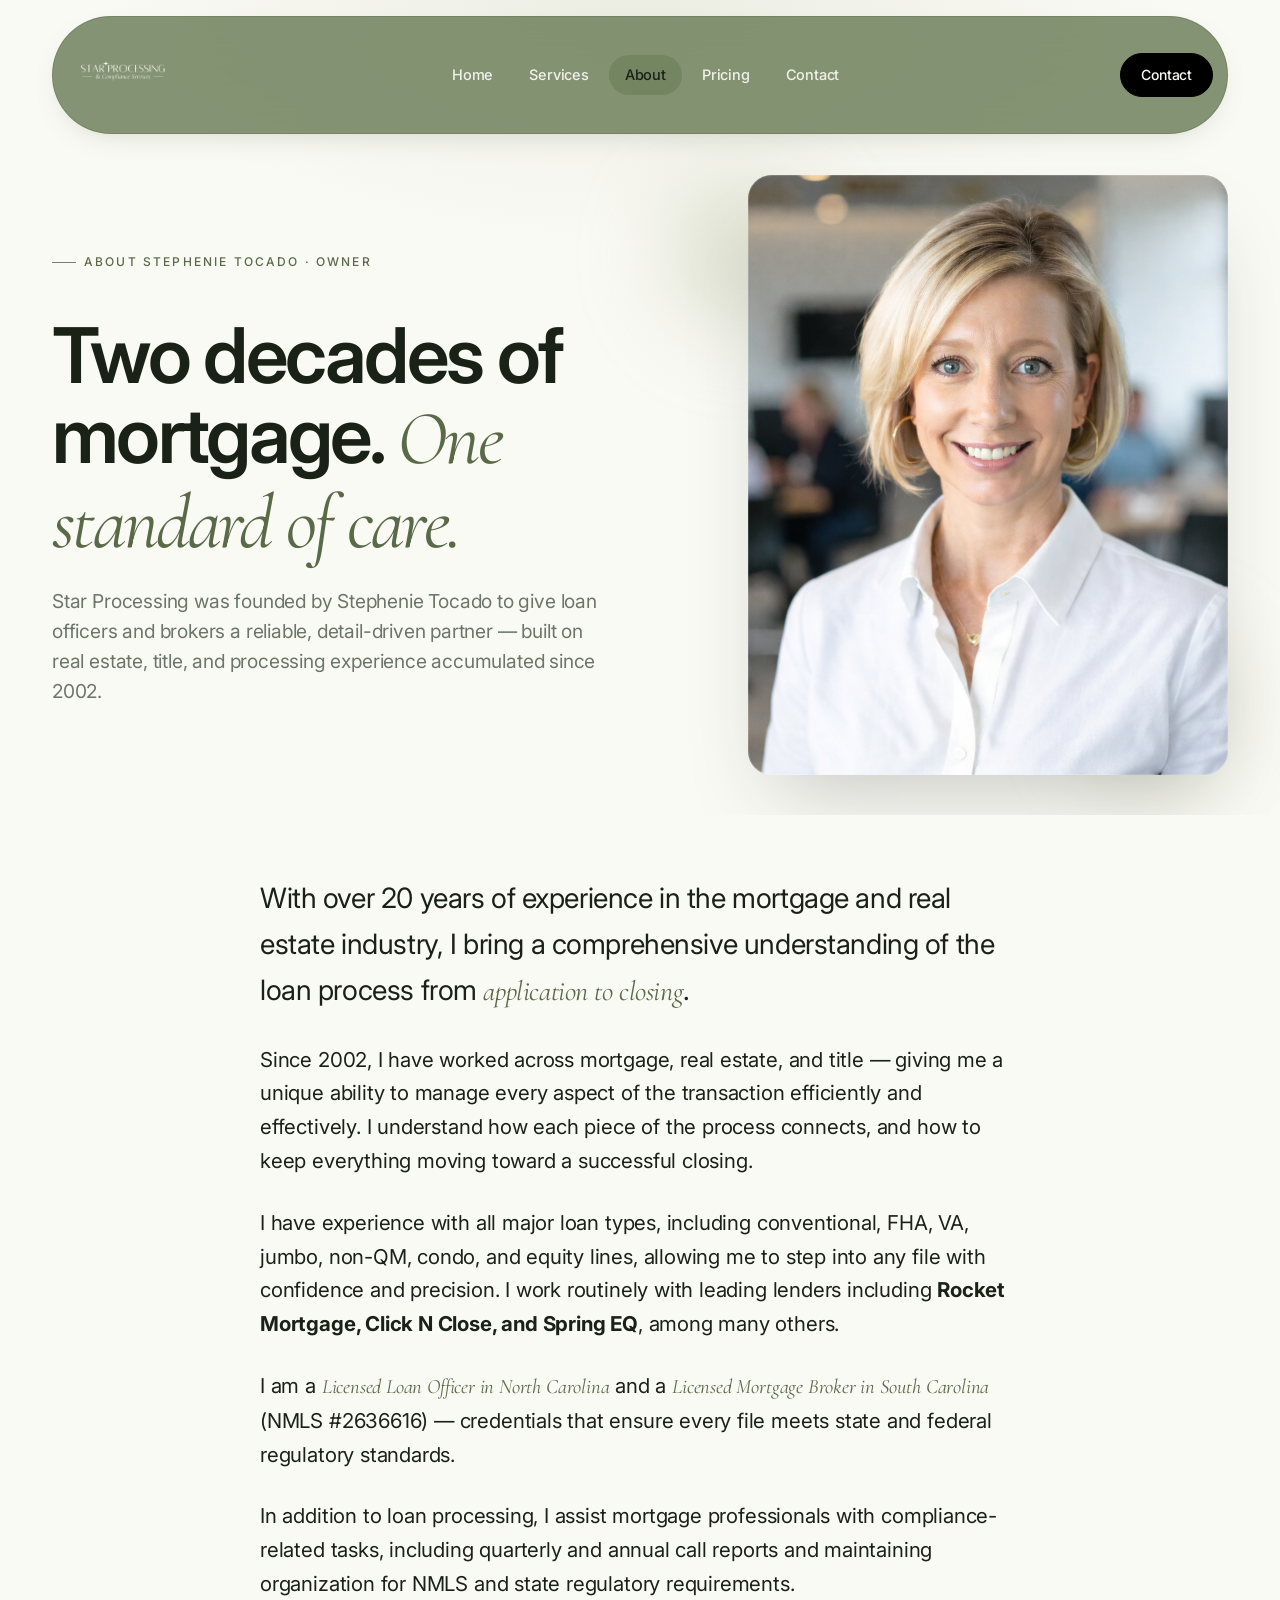
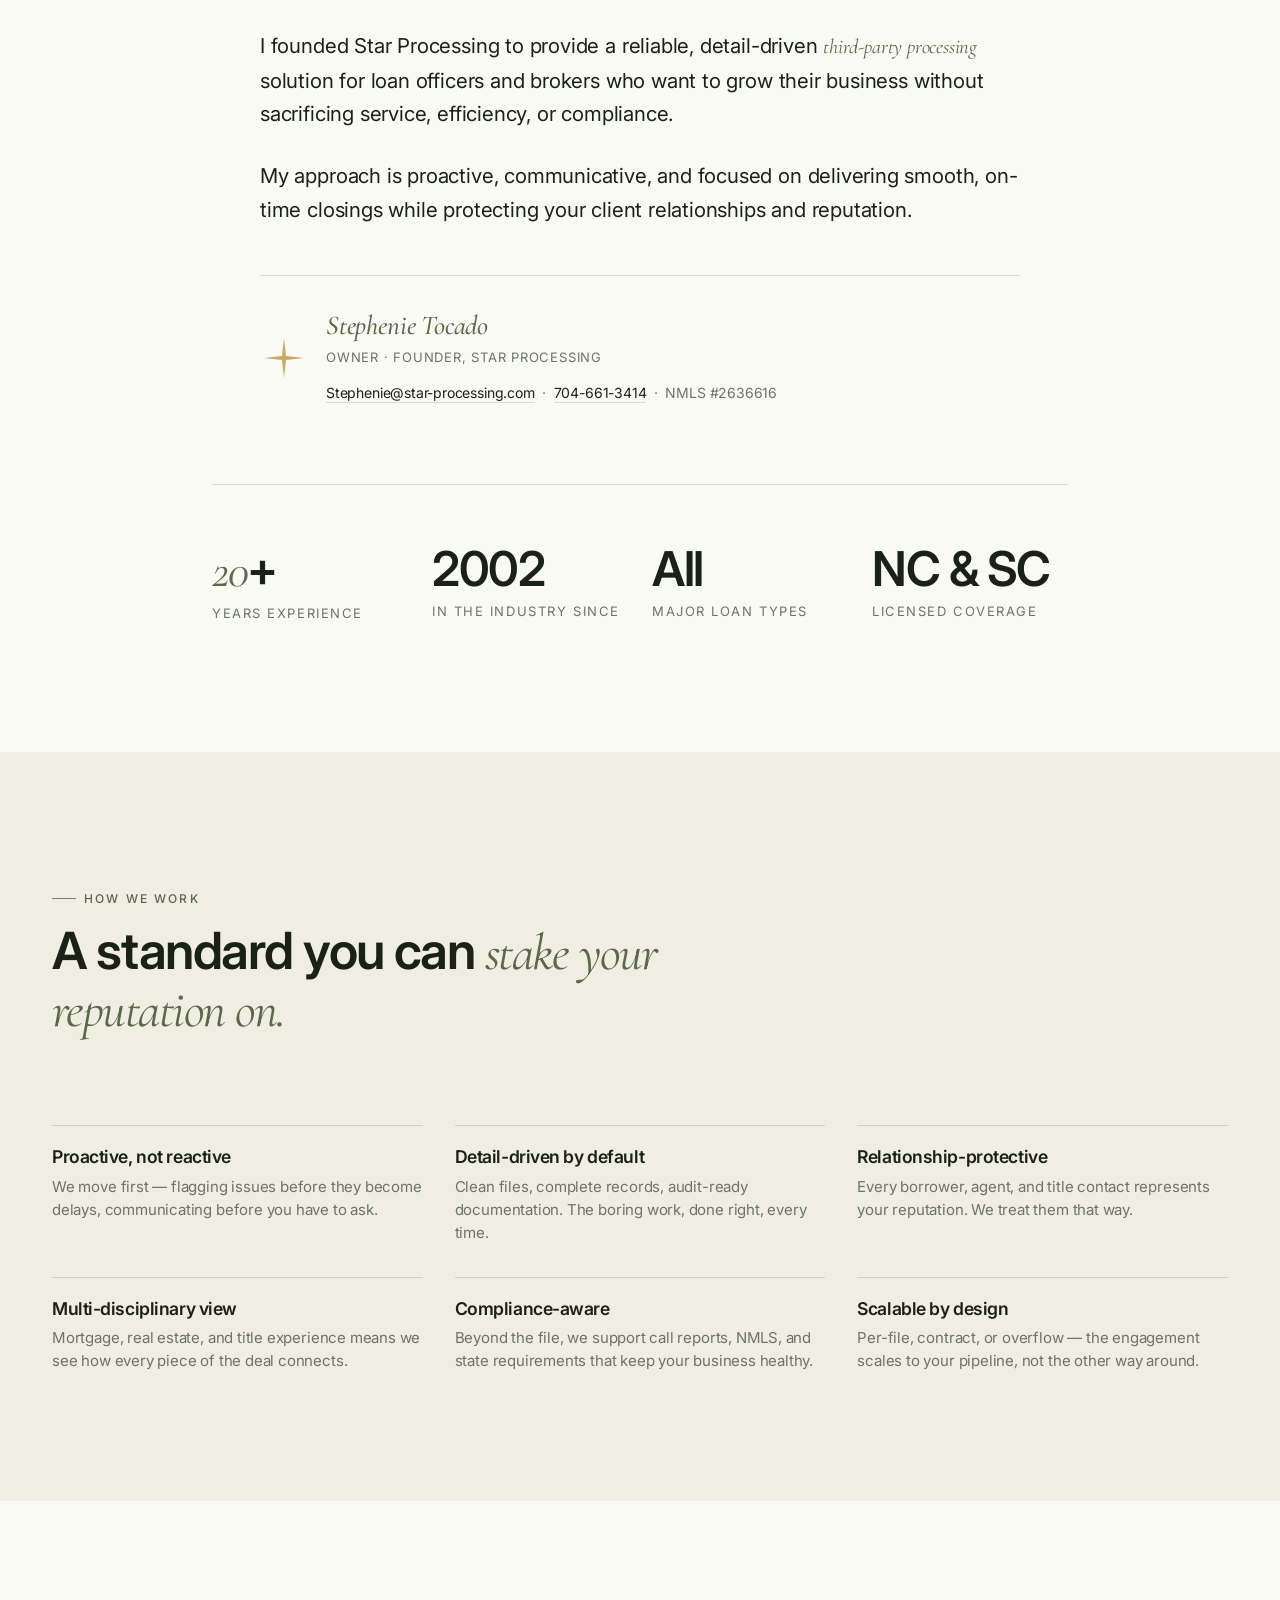
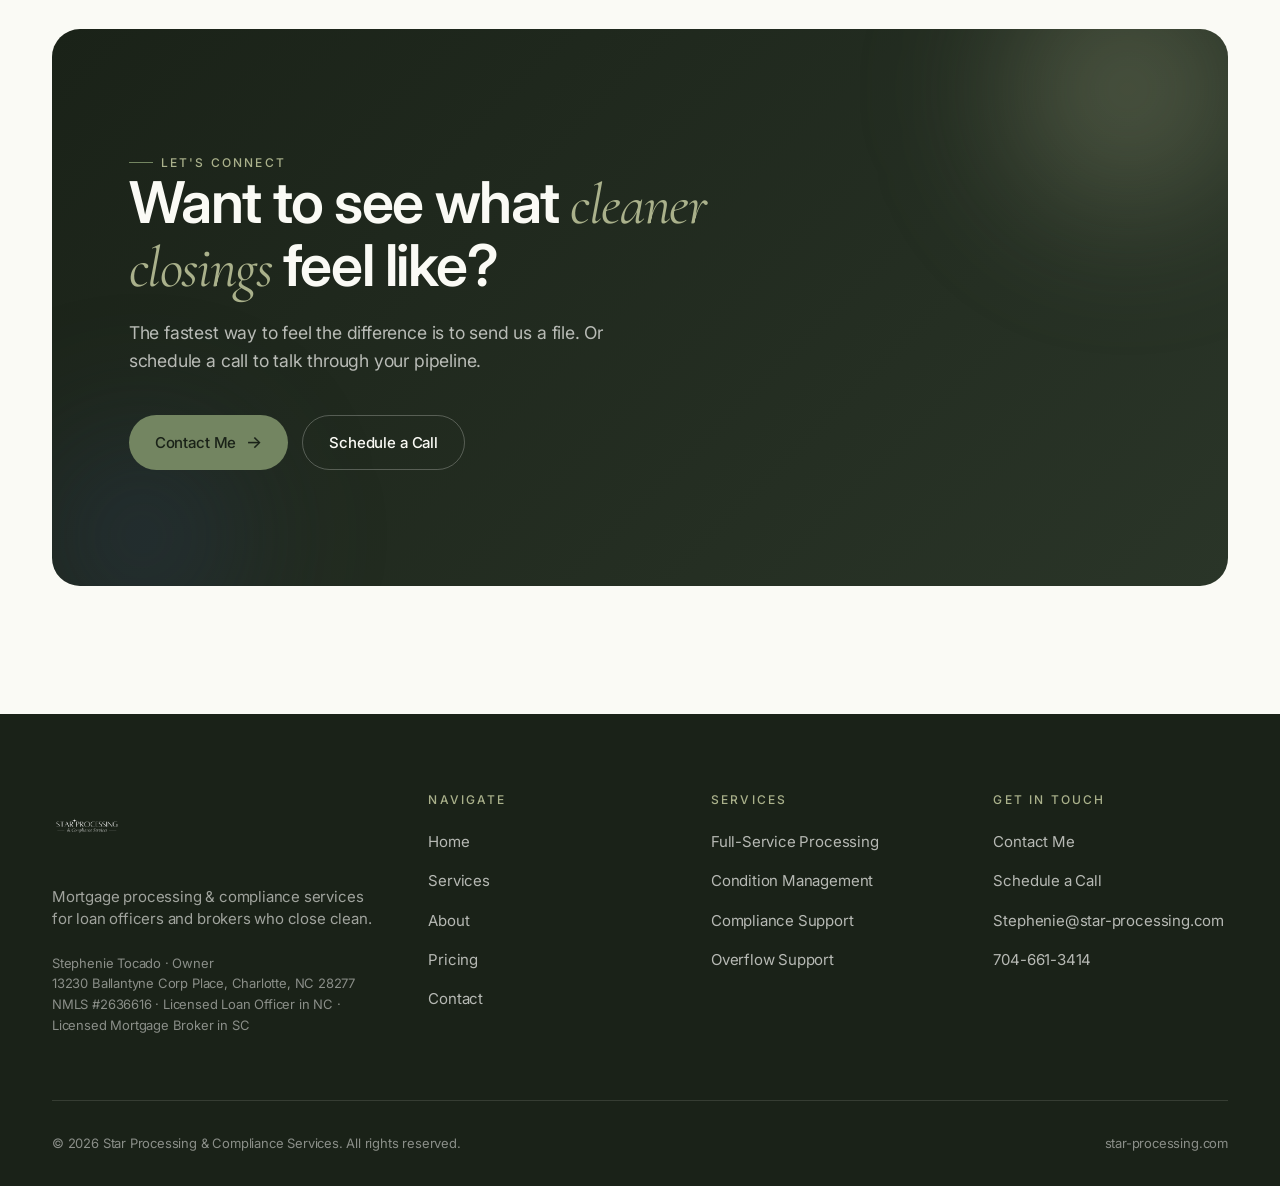
==== commit b7360b58: "Replace Submit a Loan/HELOC buttons with Contact Me" ====
--- a/about.html
+++ b/about.html
@@ -106,7 +106,7 @@
           <li><a href="pricing.html">Pricing</a></li>
           <li><a href="contact.html">Contact</a></li>
         </ul>
-        <a href="contact.html#submit-loan" class="nav-cta">Submit a Loan</a>
+        <a href="contact.html" class="nav-cta">Contact</a>
         <button class="nav-toggle" id="navToggle" aria-label="Open menu">
           <svg fill="none" stroke="currentColor" viewBox="0 0 24 24"><path stroke-linecap="round" stroke-width="2" d="M4 6h16M4 12h16M4 18h16"/></svg>
         </button>
@@ -121,7 +121,7 @@
     <a href="pricing.html">Pricing</a>
     <a href="contact.html">Contact</a>
     <div class="mobile-ctas">
-      <a href="contact.html#submit-loan" class="btn btn-primary">Submit a Loan</a>
+      <a href="contact.html#submit-loan" class="btn btn-primary">Contact Me</a>
       <a href="contact.html" class="btn btn-secondary">Schedule a Call</a>
     </div>
   </div>
@@ -161,13 +161,16 @@
           Since 2002, I have worked across mortgage, real estate, and title — giving me a unique ability to manage every aspect of the transaction efficiently and effectively. I understand how each piece of the process connects, and how to keep everything moving toward a successful closing.
         </p>
         <p>
-          I have experience with all major loan types, including conventional, FHA, VA, jumbo, non-QM, and equity lines, allowing me to step into any file with confidence and precision.
+          I have experience with all major loan types, including conventional, FHA, VA, jumbo, non-QM, condo, and equity lines, allowing me to step into any file with confidence and precision. I work routinely with leading lenders including <strong>Rocket Mortgage, Click N Close, and Spring EQ</strong>, among many others.
+        </p>
+        <p>
+          I am a <span class="accent">Licensed Loan Officer in North Carolina</span> and a <span class="accent">Licensed Mortgage Broker in South Carolina</span> (NMLS #2636616) — credentials that ensure every file meets state and federal regulatory standards.
         </p>
         <p>
           In addition to loan processing, I assist mortgage professionals with compliance-related tasks, including quarterly and annual call reports and maintaining organization for NMLS and state regulatory requirements.
         </p>
         <p>
-          I founded Star Processing to provide a reliable, detail-driven solution for loan officers and brokers who want to grow their business <span class="accent">without sacrificing service, efficiency, or compliance</span>.
+          I founded Star Processing to provide a reliable, detail-driven <span class="accent">third-party processing</span> solution for loan officers and brokers who want to grow their business without sacrificing service, efficiency, or compliance.
         </p>
         <p>
           My approach is proactive, communicative, and focused on delivering smooth, on-time closings while protecting your client relationships and reputation.
@@ -255,7 +258,7 @@
         <h2>Want to see what <span class="accent">cleaner closings</span> feel like?</h2>
         <p>The fastest way to feel the difference is to send us a file. Or schedule a call to talk through your pipeline.</p>
         <div class="btn-row">
-          <a href="contact.html#submit-loan" class="btn btn-gold btn-arrow">Submit a Loan</a>
+          <a href="contact.html#submit-loan" class="btn btn-gold btn-arrow">Contact Me</a>
           <a href="contact.html" class="btn btn-secondary">Schedule a Call</a>
         </div>
       </div>
@@ -274,7 +277,7 @@
           <p class="footer-disclaimer">
             Stephenie Tocado · Owner<br/>
             13230 Ballantyne Corp Place, Charlotte, NC 28277<br/>
-            NMLS #2636616 · Licensed in North Carolina &amp; South Carolina
+            NMLS #2636616 · Licensed Loan Officer in NC · Licensed Mortgage Broker in SC
           </p>
         </div>
         <div>
@@ -299,7 +302,7 @@
         <div>
           <h4>Get In Touch</h4>
           <ul>
-            <li><a href="contact.html#submit-loan">Submit a Loan</a></li>
+            <li><a href="contact.html#submit-loan">Contact Me</a></li>
             <li><a href="contact.html">Schedule a Call</a></li>
             <li><a href="mailto:Stephenie@star-processing.com">Stephenie@star-processing.com</a></li>
             <li><a href="tel:+17046613414">704-661-3414</a></li>
--- a/styles.css
+++ b/styles.css
@@ -337,19 +337,19 @@
 
 /* Nav-specific — invert logo to white so it reads on sage green nav */
 .nav .brand-logo {
-  height: 72px;
+  height: 96px;
   filter: brightness(0) invert(1) opacity(0.96);
   transition: height 0.4s var(--ease);
 }
 
 .nav.scrolled .brand-logo {
-  height: 44px;
+  height: 56px;
 }
 
 @media (max-width: 560px) {
   .brand-logo { height: 44px; }
-  .nav .brand-logo { height: 56px; }
-  .nav.scrolled .brand-logo { height: 38px; }
+  .nav .brand-logo { height: 70px; }
+  .nav.scrolled .brand-logo { height: 44px; }
 }
 
 .brand-mark {
@@ -2055,6 +2055,64 @@
 .section-dark .divider { background: rgba(250, 250, 247, 0.15); }
 
 /* =========================================================
+   Lender partners band
+   ========================================================= */
+.lenders-band {
+  padding: clamp(48px, 6vw, 72px) 0;
+  background: var(--paper-warm);
+  border-top: 1px solid var(--line);
+  border-bottom: 1px solid var(--line);
+}
+
+.lenders-eyebrow {
+  text-align: center;
+  margin-bottom: 28px;
+}
+
+.lenders-row {
+  display: flex;
+  flex-wrap: wrap;
+  align-items: center;
+  justify-content: center;
+  gap: 32px 56px;
+  max-width: 1100px;
+  margin: 0 auto;
+}
+
+.lender {
+  font-family: var(--font-serif);
+  font-style: italic;
+  font-size: clamp(1.4rem, 2.4vw, 2rem);
+  font-weight: 500;
+  color: var(--sage-deep);
+  letter-spacing: -0.02em;
+  line-height: 1;
+  white-space: nowrap;
+}
+
+.lender-divider {
+  width: 6px;
+  height: 6px;
+  border-radius: 50%;
+  background: var(--gold);
+  opacity: 0.6;
+}
+
+.lenders-tagline {
+  text-align: center;
+  margin-top: 24px;
+  font-size: 14px;
+  color: var(--muted);
+  letter-spacing: 0.04em;
+}
+
+@media (max-width: 640px) {
+  .lenders-row { gap: 18px 28px; }
+  .lender { font-size: 1.2rem; }
+  .lender-divider { display: none; }
+}
+
+/* =========================================================
    FAQ — AI search optimized
    ========================================================= */
 .faq-grid {
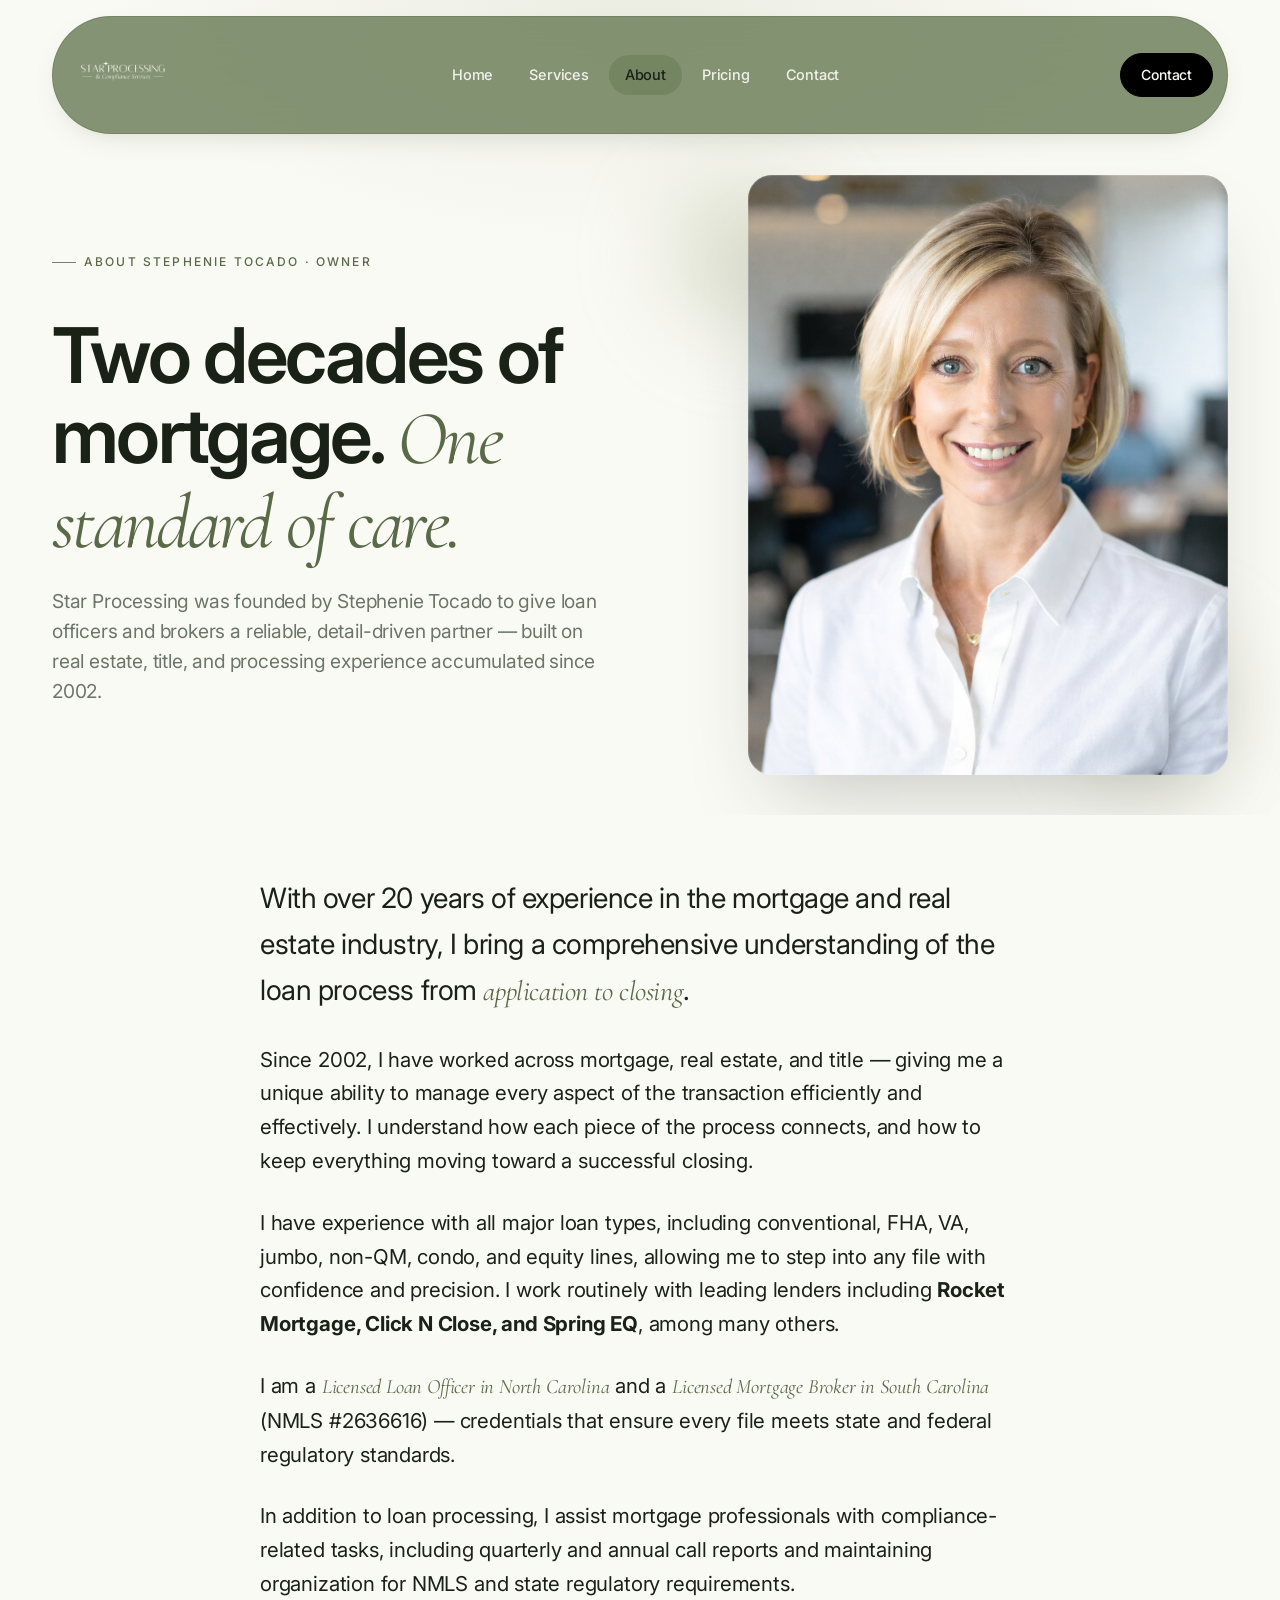
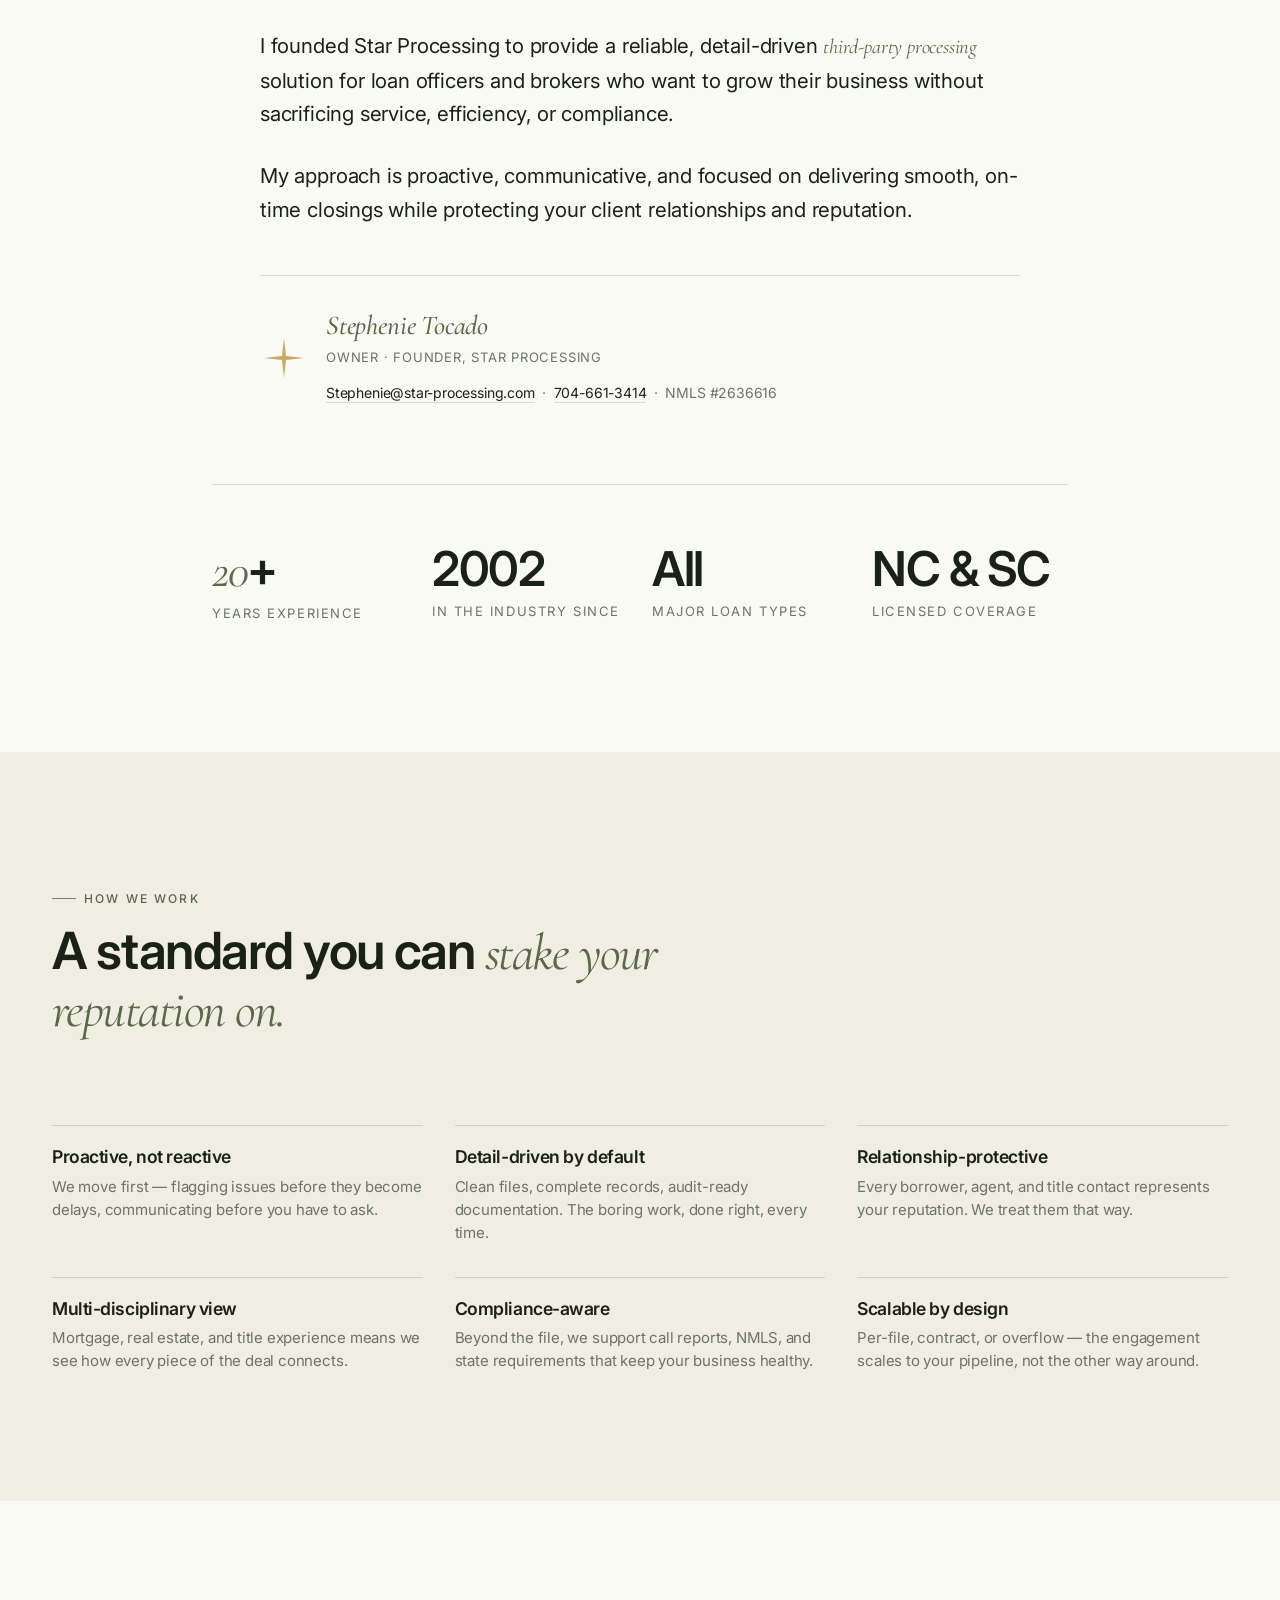
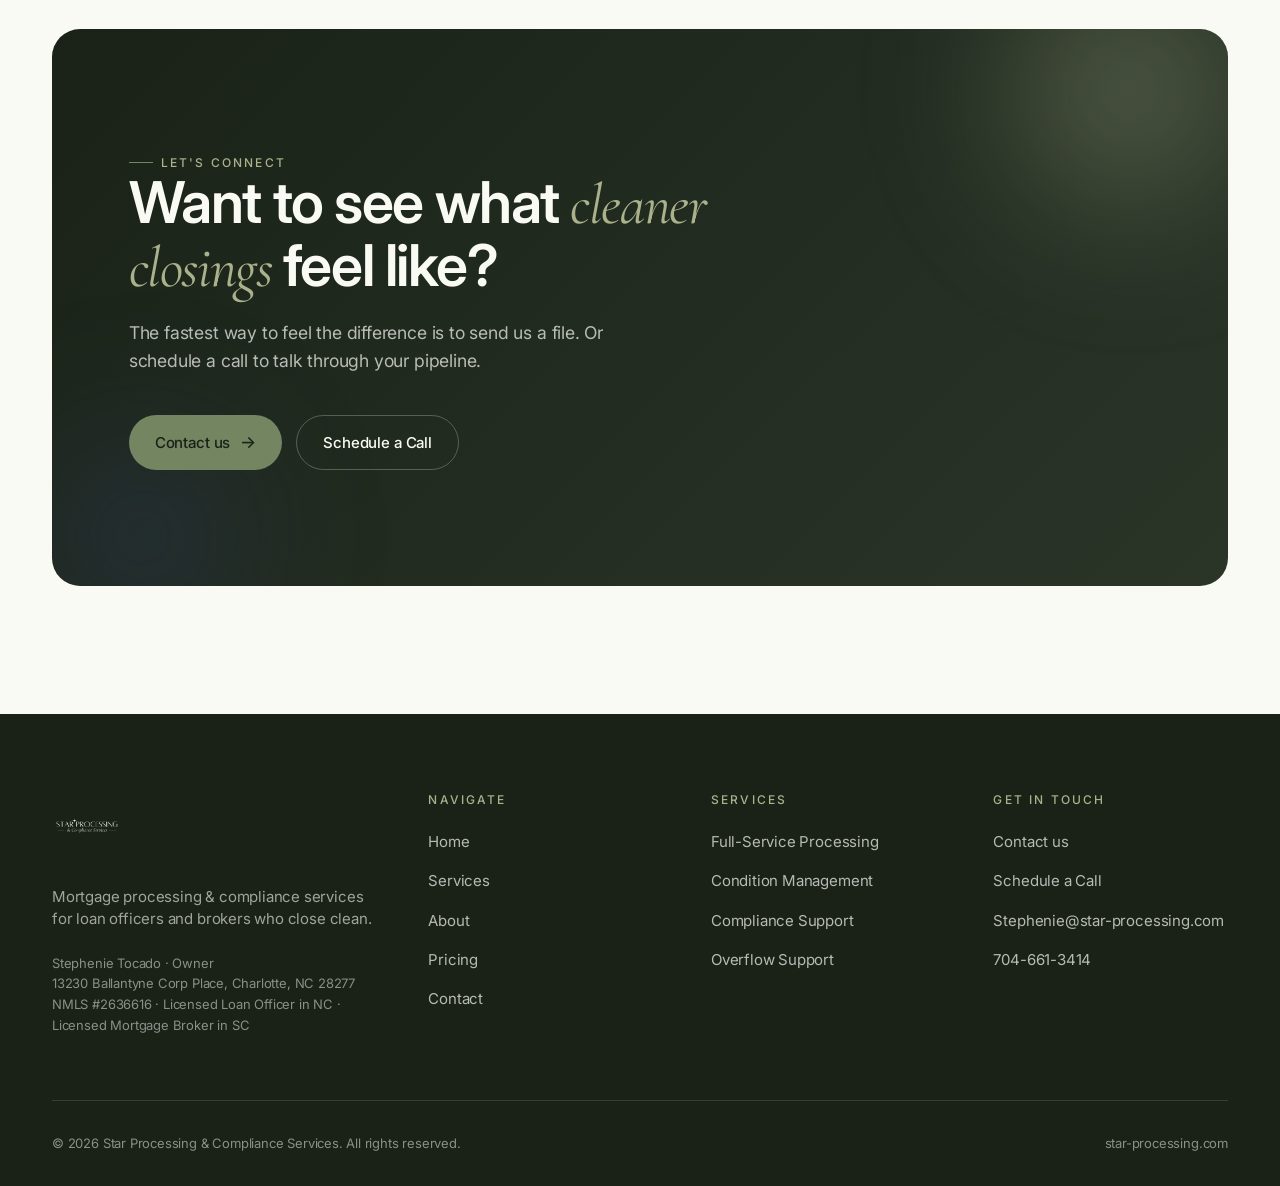
==== commit 5529649a: "Change Contact Me to Contact us" ====
--- a/about.html
+++ b/about.html
@@ -121,7 +121,7 @@
     <a href="pricing.html">Pricing</a>
     <a href="contact.html">Contact</a>
     <div class="mobile-ctas">
-      <a href="contact.html#submit-loan" class="btn btn-primary">Contact Me</a>
+      <a href="contact.html#submit-loan" class="btn btn-primary">Contact us</a>
       <a href="contact.html" class="btn btn-secondary">Schedule a Call</a>
     </div>
   </div>
@@ -258,7 +258,7 @@
         <h2>Want to see what <span class="accent">cleaner closings</span> feel like?</h2>
         <p>The fastest way to feel the difference is to send us a file. Or schedule a call to talk through your pipeline.</p>
         <div class="btn-row">
-          <a href="contact.html#submit-loan" class="btn btn-gold btn-arrow">Contact Me</a>
+          <a href="contact.html#submit-loan" class="btn btn-gold btn-arrow">Contact us</a>
           <a href="contact.html" class="btn btn-secondary">Schedule a Call</a>
         </div>
       </div>
@@ -302,7 +302,7 @@
         <div>
           <h4>Get In Touch</h4>
           <ul>
-            <li><a href="contact.html#submit-loan">Contact Me</a></li>
+            <li><a href="contact.html#submit-loan">Contact us</a></li>
             <li><a href="contact.html">Schedule a Call</a></li>
             <li><a href="mailto:Stephenie@star-processing.com">Stephenie@star-processing.com</a></li>
             <li><a href="tel:+17046613414">704-661-3414</a></li>
--- a/styles.css
+++ b/styles.css
@@ -840,6 +840,13 @@
   }
 }
 
+/* Variant when portrait is removed — single-column, max-width content */
+.founder-grid.founder-grid-noportrait {
+  grid-template-columns: 1fr;
+  max-width: 880px;
+  margin: 0 auto;
+}
+
 .founder-portrait {
   position: relative;
   aspect-ratio: 4/5;
